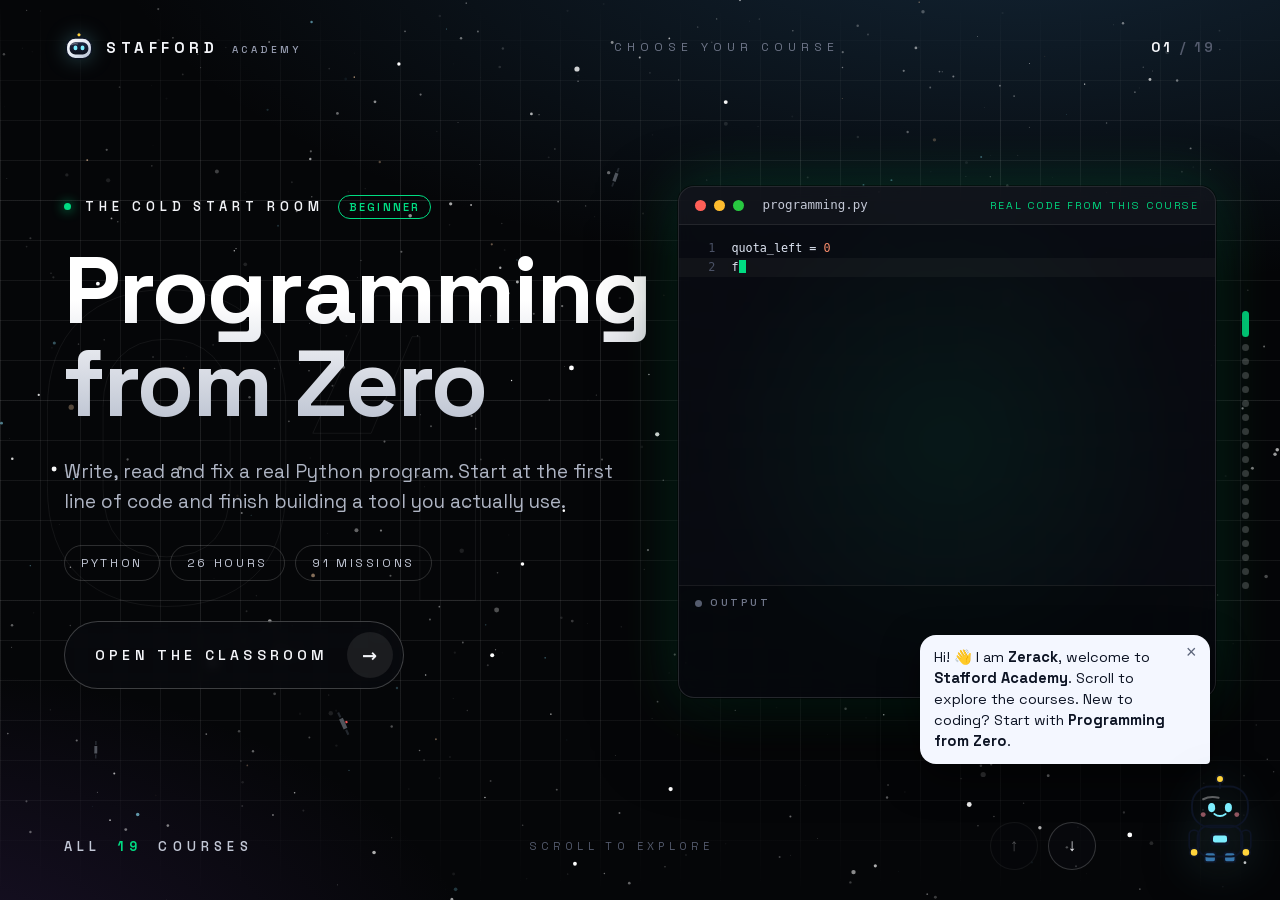
==== index.html @ 867e3b58 "Add AI for Developers course and teach Zerack every course topic AI for Developers is a new beginner" ====
<!doctype html>
<html lang="en"><head><meta charset="utf-8"><meta name="viewport" content="width=device-width,initial-scale=1">
<title>Stafford Academy</title>
<link rel="stylesheet" href="academy/mascot.css">
<style>
@font-face{font-family:"SpaceGrotesk";src:url(academy/fonts/SpaceGrotesk.woff2) format("woff2");font-weight:300 800;font-display:swap}
:root{--bg:#050608;--ink:#f3f4f8;--muted:#9aa0b4;--gold:#ffd43b;--sk-font:"SpaceGrotesk",system-ui,sans-serif;--sk-display:"SpaceGrotesk",system-ui,sans-serif;color-scheme:dark}
*{box-sizing:border-box}
html,body{margin:0;height:100%;overflow:hidden}
body{background:var(--bg);color:var(--ink);font-family:var(--sk-font)}
@keyframes enter{to{opacity:1;transform:none}}

/* Background: gradient glow, faint grid and the animated star canvas */
.sky{position:fixed;inset:0;z-index:0;pointer-events:none;overflow:hidden;background:radial-gradient(120% 70% at 80% -10%,rgba(55,118,171,.28),transparent 60%),radial-gradient(80% 60% at -10% 110%,rgba(106,63,168,.22),transparent 60%),var(--bg)}
.sky::before{content:"";position:absolute;inset:0;background-image:linear-gradient(rgba(245,245,245,.07) 1px,transparent 1px),linear-gradient(90deg,rgba(245,245,245,.07) 1px,transparent 1px),linear-gradient(rgba(245,245,245,.04) 1px,transparent 1px),linear-gradient(90deg,rgba(245,245,245,.04) 1px,transparent 1px);background-size:40px 40px,40px 40px,200px 200px,200px 200px;-webkit-mask-image:linear-gradient(transparent 0,#000 16%,#000 74%,transparent 100%);mask-image:linear-gradient(transparent 0,#000 16%,#000 74%,transparent 100%)}
.sky canvas{position:absolute;inset:0;width:100%;height:100%;display:block}

.brand{font:700 15px/1 var(--sk-display);letter-spacing:.3em;display:flex;align-items:center;gap:12px}
.brand img{width:30px;height:30px;flex:none;filter:drop-shadow(0 0 10px rgba(125,238,255,.25))}
.brand small{font:500 10px/1 var(--sk-font);letter-spacing:.34em;color:var(--muted);margin-left:14px}

/* The scene: one course per screen, scroll to move between them */
.scene{--c:#7deeff;position:fixed;inset:0;z-index:1;display:flex;flex-direction:column;padding:0 clamp(16px,5vw,64px);overflow:hidden}
.scene-top{display:flex;align-items:center;justify-content:space-between;gap:16px;padding:clamp(16px,4vh,32px) 0 0}
.scene-center{font-size:12px;letter-spacing:.42em;color:#6f7689}
.scene-count{font:600 14px/1 var(--sk-font);letter-spacing:.2em;color:#555c6e}
.scene-count b{color:var(--ink)}
.scene-ghost{position:absolute;left:clamp(0px,2vw,30px);top:50%;transform:translateY(-50%);font:700 min(34vw,70vh)/1 var(--sk-display);color:transparent;-webkit-text-stroke:1px rgba(255,255,255,.06);pointer-events:none;user-select:none}
.scene-body{flex:1;min-height:0;display:grid;grid-template-columns:1.2fr .8fr;align-items:center;gap:24px;padding:2vh 0}
.scene-text{max-width:680px}
.scene-text.leaving{opacity:0;transform:translateY(-60px);transition:opacity .3s,transform .3s cubic-bezier(.5,0,.8,.4)}
.scene-text.leaving-down{opacity:0;transform:translateY(60px);transition:opacity .3s,transform .3s cubic-bezier(.5,0,.8,.4)}
.scene-text.entering>*{opacity:0;transform:translateY(22px);animation:enter .7s cubic-bezier(.2,.9,.3,1) forwards}
.scene-text.entering-up>*{opacity:0;transform:translateY(-22px);animation:enter .7s cubic-bezier(.2,.9,.3,1) forwards}
.scene-text>*:nth-child(2){animation-delay:.07s}.scene-text>*:nth-child(3){animation-delay:.14s}.scene-text>*:nth-child(4){animation-delay:.21s}.scene-text>*:nth-child(5){animation-delay:.28s}
.scene-eyebrow{display:flex;align-items:center;gap:14px;margin:0 0 clamp(12px,3vh,26px);font-size:13px;font-weight:600;letter-spacing:.38em;text-transform:uppercase}
.scene-eyebrow i{width:7px;height:7px;border-radius:50%;background:var(--c);box-shadow:0 0 12px var(--c);animation:pulse 1.6s ease-in-out infinite}
@keyframes pulse{50%{opacity:.35}}
.scene-eyebrow em{font-style:normal;font-size:11px;letter-spacing:.2em;color:var(--c);border:1.5px solid var(--c);border-radius:999px;padding:4px 10px}
.scene h1{margin:0;font:700 clamp(2.2rem,min(7.4vw,11vh),6.2rem)/.98 var(--sk-display);letter-spacing:-.02em;background:linear-gradient(180deg,#fff 30%,#b9c0cf);-webkit-background-clip:text;background-clip:text;color:transparent}
.scene-summary{color:#aeb4c3;font-size:clamp(.95rem,min(1.6vw,2.2vh),1.2rem);line-height:1.6;margin:clamp(12px,3vh,26px) 0 0;max-width:560px;display:-webkit-box;-webkit-line-clamp:4;-webkit-box-orient:vertical;overflow:hidden}
.scene-tags{display:flex;flex-wrap:wrap;gap:10px;margin-top:clamp(14px,3vh,28px)}
.scene-tags span{font-size:12px;letter-spacing:.22em;text-transform:uppercase;color:#c3c8d6;border:1px solid rgba(255,255,255,.16);border-radius:999px;padding:9px 16px}
.scene-cta{display:inline-flex;align-items:center;gap:18px;margin-top:clamp(16px,4.5vh,40px);padding:10px 10px 10px 30px;border:1px solid rgba(255,255,255,.22);border-radius:999px;color:var(--ink);text-decoration:none;font-size:14px;font-weight:600;letter-spacing:.3em;background:rgba(10,12,18,.55);backdrop-filter:blur(6px);transition:border-color .2s}
.scene-cta span{width:46px;height:46px;border-radius:50%;display:grid;place-items:center;background:rgba(255,255,255,.08);letter-spacing:0;font-size:18px;transition:transform .2s,background .2s}
.scene-cta:hover{border-color:var(--c)}
.scene-cta:hover span{transform:translateX(4px);background:var(--c);color:#0b0d12}
.scene-foot{display:flex;align-items:center;justify-content:space-between;gap:16px;padding:0 120px clamp(16px,4vh,30px) 0}
.scene-all{font-size:13px;font-weight:600;letter-spacing:.4em;color:#c3c8d6}
.scene-all b{color:var(--c);margin:0 8px}
.scene-hint{font-size:11px;letter-spacing:.4em;color:#555c6e}
.scene-nav{display:flex;align-items:center;gap:10px}
.scene-btn{width:48px;height:48px;border-radius:50%;border:1px solid rgba(255,255,255,.18);background:rgba(10,12,18,.55);color:var(--ink);font-size:17px;cursor:pointer;display:grid;place-items:center;transition:border-color .2s,opacity .2s}
.scene-btn:hover{border-color:var(--c)}
.scene-btn:disabled{opacity:.3;cursor:default}
.scene-btn.down{animation:nudge 2.2s ease-in-out infinite}
@keyframes nudge{50%{transform:translateY(5px)}}
.scene-dots{position:absolute;right:clamp(12px,2.4vw,34px);top:50%;transform:translateY(-50%);display:flex;flex-direction:column;gap:7px}
.scene-dots button{width:7px;height:7px;padding:0;border-radius:999px;border:0;background:rgba(255,255,255,.22);cursor:pointer;transition:height .3s,background .3s}
.scene-dots button.on{height:26px;background:var(--c)}

/* Live code window: types a real snippet from the course, then shows what it prints */
.stage{position:relative;justify-self:center;width:min(560px,42vw);display:grid;place-items:center}
.code-window{position:relative;z-index:1;width:100%;background:rgba(9,12,20,.78);border:1px solid rgba(255,255,255,.12);border-radius:16px;box-shadow:0 30px 80px rgba(0,0,0,.6),0 0 0 1px rgba(0,0,0,.4),0 0 60px color-mix(in srgb,var(--c) 22%,transparent);backdrop-filter:blur(10px);-webkit-backdrop-filter:blur(10px);overflow:hidden;animation:rise 1s .25s both,hover 7s ease-in-out 1.3s infinite;transition:box-shadow .8s}
@keyframes rise{from{opacity:0;transform:translateY(24px)}}
@keyframes hover{0%,100%{transform:translateY(0) rotate(-.4deg)}50%{transform:translateY(-10px) rotate(.4deg)}}
.cw-bar{display:flex;align-items:center;gap:8px;padding:12px 16px;border-bottom:1px solid rgba(255,255,255,.08);background:rgba(255,255,255,.03)}
.cw-bar i{width:11px;height:11px;border-radius:50%;background:#ff5f57}.cw-bar i:nth-child(2){background:#febc2e}.cw-bar i:nth-child(3){background:#28c840}
.cw-bar span{margin-left:10px;font:500 12.5px/1 ui-monospace,Menlo,monospace;color:#c3c8d6}
.cw-bar em{margin-left:auto;font-style:normal;font-size:10.5px;letter-spacing:.18em;text-transform:uppercase;color:var(--c)}
.cw-code{margin:0;padding:14px 0;height:min(44vh,360px);overflow:hidden;font:clamp(10.5px,.92vw,13px)/1.62 ui-monospace,"SF Mono",Menlo,monospace;color:#dfe6f3;counter-reset:ln}
.cw-line{display:block;padding:0 16px 0 52px;position:relative;white-space:pre;min-height:1.62em}
.cw-line::before{counter-increment:ln;content:counter(ln);position:absolute;left:0;width:36px;text-align:right;color:#4a5165}
.cw-line.active{background:rgba(255,255,255,.035)}
.cw-caret{display:inline-block;width:.6em;height:1.1em;vertical-align:-.18em;background:var(--c);animation:blink 1s steps(1) infinite}
@keyframes blink{50%{opacity:0}}
.tk-kw{color:#c792ea}.tk-str{color:#c3e88d}.tk-num{color:#f78c6c}.tk-com{color:#5f6b86;font-style:italic}.tk-fn{color:#82aaff}.tk-bi{color:#ffcb6b}
.cw-console{border-top:1px solid rgba(255,255,255,.08);padding:12px 16px 14px;background:rgba(0,0,0,.28);min-height:112px}
.cw-console b{display:flex;align-items:center;gap:8px;font:600 10.5px/1 var(--sk-font);letter-spacing:.24em;color:#6f7689;margin-bottom:8px}
.cw-console b::before{content:"";width:7px;height:7px;border-radius:50%;background:#555c6e;transition:background .3s,box-shadow .3s}
.cw-console.ran b::before{background:#28c840;box-shadow:0 0 10px #28c840}
.cw-output{margin:0;font:12.5px/1.6 ui-monospace,Menlo,monospace;color:#9ff0c4;white-space:pre;overflow:hidden}
.cw-output span{display:block;opacity:0;transform:translateX(-6px);animation:enter .35s forwards}

/* Soft glow in the course color behind the window */
.stage::before{content:"";position:absolute;inset:-18% -14%;z-index:0;background:radial-gradient(closest-side,color-mix(in srgb,var(--c) 30%,transparent),transparent 72%);filter:blur(10px);transition:background .8s;animation:breathe 6s ease-in-out infinite}
@keyframes breathe{50%{opacity:.6;transform:scale(.94)}}
.stage.changing .code-window{animation:swap .6s ease,hover 7s ease-in-out .6s infinite}
@keyframes swap{40%{transform:scale(.96) translateY(8px);opacity:.6}}

@media (max-width:760px){.scene-center,.scene-dots,.scene-hint,.stage{display:none}.scene-body{grid-template-columns:1fr;align-content:center}.scene-foot{padding-right:84px}.scene-all{letter-spacing:.2em}}
@media (prefers-reduced-motion:reduce){.code-window,.cw-output span,.scene-text.entering>*,.scene-text.entering-up>*{animation:none;opacity:1;transform:none}.cw-caret{animation:none}.stage::before,.scene-btn.down,.scene-eyebrow i{animation:none}}
</style></head><body>
<div class="sky" aria-hidden="true"><canvas id="stars"></canvas></div>

<main class="scene" id="scene" aria-roledescription="carousel" aria-label="Courses">
  <div class="scene-top">
    <span class="brand"><img src="icons/logo.svg" alt="" width="30" height="30"><span>STAFFORD<small>ACADEMY</small></span></span>
    <span class="scene-center">CHOOSE YOUR COURSE</span>
    <span class="scene-count"><b id="sceneIndex">01</b> / <span id="sceneTotal">19</span></span>
  </div>
  <div class="scene-ghost" id="sceneGhost" aria-hidden="true">01</div>
  <div class="scene-body">
    <div class="scene-text" id="sceneText" aria-live="polite">
      <p class="scene-eyebrow"><i></i><span id="sceneWorld">THE COLD START ROOM</span><em id="sceneLevel">BEGINNER</em></p>
      <h1 id="sceneTitle">Programming from Zero</h1>
      <p class="scene-summary" id="sceneSummary">Write, read and fix a real Python program. Start at the first line of code and finish building a tool you actually use.</p>
      <div class="scene-tags" id="sceneTags"></div>
      <a class="scene-cta" id="sceneCta" href="academy/course.html?c=programming">OPEN THE CLASSROOM <span aria-hidden="true">→</span></a>
    </div>
    <div class="stage" id="stage" aria-hidden="true">
      <div class="code-window">
        <div class="cw-bar"><i></i><i></i><i></i><span id="cwFile">mission.py</span><em>real code from this course</em></div>
        <pre class="cw-code" id="cwCode"></pre>
        <div class="cw-console" id="cwConsole"><b>OUTPUT</b><pre class="cw-output" id="cwOutput"></pre></div>
      </div>
    </div>
  </div>
  <div class="scene-foot">
    <span class="scene-all">ALL <b id="sceneAll">19</b> COURSES</span>
    <span class="scene-hint">SCROLL TO EXPLORE</span>
    <div class="scene-nav">
      <button type="button" class="scene-btn" id="prevBtn" aria-label="Previous course">↑</button>
      <button type="button" class="scene-btn down" id="nextBtn" aria-label="Next course">↓</button>
    </div>
  </div>
  <nav class="scene-dots" id="sceneDots" aria-label="Jump to a course"></nav>
</main>

<script src="academy/common.js"></script>
<script src="academy/mascot.js"></script>
<script src="academy/home.js"></script>
</body></html>
---- academy/mascot.css ----
/* Zerack: the mascot that flies in, and the helper in the bottom right corner. */
.mc-root { position: fixed; right: 18px; bottom: 14px; z-index: 100000; display: flex; flex-direction: column; align-items: flex-end; gap: 10px; pointer-events: none; font-family: var(--sk-font, "Space Grotesk", system-ui, sans-serif); }
.mc-root > * { pointer-events: auto; }

.mc-bot { position: relative; width: 84px; height: 112px; padding: 0; border: 0; background: none; cursor: pointer; transform: translateY(160%); filter: drop-shadow(0 12px 22px rgba(0,0,0,.55)) drop-shadow(0 0 18px rgba(125,238,255,.18)); }
.mc-bot:focus-visible { outline: 2px solid #7deeff; outline-offset: 4px; border-radius: 18px; }
.mc-bot .mc-svg { width: 100%; height: 100%; display: block; overflow: visible; }
.mc-bot.is-arriving { animation: mc-arrive 1.15s cubic-bezier(.2,.9,.25,1.15) forwards, mc-float 3.2s ease-in-out 1.15s infinite; }
.mc-bot:hover .mc-svg { transform: translateY(-3px) rotate(-3deg); transition: transform .2s ease; }

@keyframes mc-arrive {
  0% { transform: translateY(160%) rotate(-8deg); }
  60% { transform: translateY(-14%) rotate(4deg); }
  80% { transform: translateY(4%) rotate(-2deg); }
  100% { transform: translateY(0) rotate(0); }
}
@keyframes mc-float { 0%, 100% { transform: translateY(0); } 50% { transform: translateY(-7px); } }

.mc-flame { transform-box: fill-box; transform-origin: 50% 0; animation: mc-flicker .16s ease-in-out infinite alternate; }
.mc-bot.is-arriving .mc-flame { animation: mc-flicker .16s ease-in-out infinite alternate, mc-flame-burst 1.2s ease-out; }
@keyframes mc-flicker { from { transform: scaleY(.75); opacity: .8; } to { transform: scaleY(1.05); opacity: 1; } }
@keyframes mc-flame-burst { 0%, 55% { transform: scaleY(1.9); } 100% { transform: scaleY(1); } }

.mc-eyes { transform-box: fill-box; transform-origin: center; animation: mc-blink 4.6s infinite; }
@keyframes mc-blink { 0%, 92%, 100% { transform: scaleY(1); } 95% { transform: scaleY(.1); } }
.mc-antenna { animation: mc-antenna-glow 1.8s ease-in-out infinite; }
@keyframes mc-antenna-glow { 0%, 100% { fill: #ffd43b; } 50% { fill: #fff3b0; } }
.mc-chest { animation: mc-chest-glow 2.4s ease-in-out infinite; }
@keyframes mc-chest-glow { 0%, 100% { opacity: 1; } 50% { opacity: .45; } }

.mc-arm-r { transform-box: fill-box; transform-origin: 50% 8%; }
.is-waving .mc-arm-r { animation: mc-wave .55s ease-in-out 4 alternate; }
@keyframes mc-wave { from { transform: rotate(-150deg); } to { transform: rotate(-110deg); } }

.mc-root.is-jumping .mc-svg { animation: mc-jump .6s cubic-bezier(.3,1.6,.5,1); }
@keyframes mc-jump { 0% { transform: translateY(0); } 40% { transform: translateY(-26px) rotate(-6deg); } 100% { transform: translateY(0); } }

/* Speech bubble */
.mc-bubble { position: relative; max-width: min(290px, calc(100vw - 40px)); background: #f4f7ff; color: #0d1424; border-radius: 16px 16px 4px 16px; padding: 12px 34px 12px 14px; font-size: 14.5px; line-height: 1.45; box-shadow: 0 14px 36px rgba(0,0,0,.5); margin-right: 52px; cursor: pointer; }
.mc-bubble[hidden] { display: none; }
.mc-bubble.is-in { animation: mc-pop .35s cubic-bezier(.2,.9,.3,1.3); }
@keyframes mc-pop { from { transform: translateY(10px) scale(.85); opacity: 0; } to { transform: none; opacity: 1; } }
.mc-bubble p { margin: 0; }
.mc-bubble p + p { margin-top: 6px; }
.mc-bubble code { background: #dfe6f5; border-radius: 4px; padding: 0 4px; font-size: .92em; }
.mc-bubble-x { position: absolute; top: 6px; right: 8px; width: 22px; height: 22px; border: 0; background: none; color: #5b6479; font-size: 18px; line-height: 1; cursor: pointer; border-radius: 6px; }
.mc-bubble-x:hover { background: #e3e8f4; color: #0d1424; }
.mc-bubble-b { margin-top: 9px; border: 0; background: #3776ab; color: #fff; font: 600 13px/1 inherit; font-family: inherit; padding: 8px 12px; border-radius: 999px; cursor: pointer; }
.mc-bubble-b:hover { background: #2b5f8c; }

/* Helper panel */
.mc-panel { width: min(370px, calc(100vw - 36px)); max-height: min(540px, calc(100vh - 160px)); display: flex; flex-direction: column; background: #0f1420; color: #eaf1fb; border: 1px solid rgba(255,255,255,.13); border-radius: 16px; box-shadow: 0 24px 60px rgba(0,0,0,.6); overflow: hidden; animation: mc-pop .3s cubic-bezier(.2,.9,.3,1.2); }
.mc-panel[hidden] { display: none; }
.mc-head { display: flex; align-items: center; gap: 10px; padding: 10px 12px; border-bottom: 1px solid rgba(255,255,255,.09); background: rgba(255,255,255,.025); }
.mc-face { width: 34px; height: 34px; flex: none; overflow: hidden; border-radius: 10px; background: #1a2238; display: grid; place-items: start center; }
.mc-face .mc-svg { width: 46px; height: 62px; margin-top: -2px; }
.mc-face .mc-flame, .mc-face .mc-arm-l, .mc-face .mc-arm-r { display: none; }
.mc-name { display: grid; gap: 2px; margin-right: auto; }
.mc-name b { font: 700 15px/1 var(--sk-display, inherit); }
.mc-name small { font-size: 11.5px; color: #8b93a7; }
.mc-icon { width: 30px; height: 30px; border: 0; background: none; color: #8b93a7; font-size: 19px; line-height: 1; cursor: pointer; border-radius: 8px; }
.mc-icon:hover { background: rgba(255,255,255,.07); color: #eaf1fb; }
.mc-body { flex: 1; overflow-y: auto; padding: 14px 12px 6px; display: flex; flex-direction: column; gap: 10px; min-height: 120px; }
.mc-msg { max-width: 92%; padding: 10px 12px; border-radius: 14px; font-size: 14px; line-height: 1.5; }
.mc-msg p { margin: 0; }
.mc-msg p + p, .mc-msg pre { margin-top: 8px; }
.mc-msg code { background: rgba(125,238,255,.1); color: #bff5ff; border-radius: 4px; padding: 0 4px; font-size: .92em; }
.mc-msg pre { background: #070a12; border: 1px solid rgba(255,255,255,.08); border-radius: 8px; padding: 8px 10px; overflow-x: auto; }
.mc-msg pre code { background: none; padding: 0; color: #d8e6ff; }
.mc-from-mascot { align-self: flex-start; background: #182036; border-bottom-left-radius: 4px; }
.mc-from-me { align-self: flex-end; background: #3776ab; color: #fff; border-bottom-right-radius: 4px; }
.mc-chips { display: flex; flex-wrap: wrap; gap: 6px; padding: 8px 12px 0; }
.mc-chip { border: 1px solid rgba(125,238,255,.3); background: rgba(125,238,255,.06); color: #bff5ff; font: 500 12.5px/1 inherit; font-family: inherit; padding: 7px 10px; border-radius: 999px; cursor: pointer; }
.mc-chip:hover { background: rgba(125,238,255,.14); }
.mc-form { display: flex; gap: 8px; padding: 10px 12px 12px; }
.mc-input { flex: 1; min-width: 0; background: #070a12; color: #eaf1fb; border: 1px solid rgba(255,255,255,.14); border-radius: 10px; padding: 9px 11px; font: 14px/1.2 inherit; font-family: inherit; }
.mc-input:focus { outline: none; border-color: #7deeff; }
.mc-send { border: 0; background: #ffd43b; color: #0d1424; font: 700 13.5px/1 inherit; font-family: inherit; padding: 0 14px; border-radius: 10px; cursor: pointer; }
.mc-send:hover { background: #ffe27a; }

@media (max-width: 560px) {
  .mc-root { right: 10px; bottom: 8px; }
  .mc-bot { width: 64px; height: 86px; }
  .mc-bubble { margin-right: 36px; font-size: 14px; }
}

@media (prefers-reduced-motion: reduce) {
  .mc-bot, .mc-bot.is-arriving { animation: none; transform: none; }
  .mc-flame, .mc-eyes, .mc-antenna, .mc-chest, .is-waving .mc-arm-r, .mc-root.is-jumping .mc-svg, .mc-bubble.is-in, .mc-panel { animation: none; }
}

/* "Connect AI": the button inside a chat answer and the key screen */
.mc-connect { display: inline-flex; align-items: center; gap: 8px; margin-top: 10px; border: 0; background: #ffd43b; color: #0d1424; font: 700 13px/1 inherit; font-family: inherit; padding: 9px 14px; border-radius: 999px; cursor: pointer; }
.mc-connect::before { content: "✦"; }
.mc-connect:hover { background: #ffe27a; }
.mc-gear.is-on { background: rgba(125,238,255,.12); color: #7deeff; }
.mc-settings { flex: 1; overflow-y: auto; padding: 14px 14px 16px; display: flex; flex-direction: column; gap: 10px; font-size: 14px; line-height: 1.5; }
.mc-settings[hidden] { display: none; }
.mc-settings h3 { margin: 0; font: 700 17px/1.2 var(--sk-display, inherit); }
.mc-settings p { margin: 0; }
.mc-state { color: #bff5ff; background: rgba(125,238,255,.07); border: 1px solid rgba(125,238,255,.2); border-radius: 10px; padding: 9px 11px; }
.mc-help { color: #c3c8d6; }
.mc-help p + p { margin-top: 8px; }
.mc-link { color: #7deeff; font-weight: 600; text-decoration: none; }
.mc-link:hover { text-decoration: underline; }
.mc-key-form { padding: 0; }
.mc-note { min-height: 1.4em; font-size: 13px; color: #9ff0c4; }
.mc-note.is-error { color: #ff8fa3; }
.mc-settings-row { display: flex; flex-wrap: wrap; gap: 8px; margin-top: 2px; }
.mc-danger { border-color: rgba(255,90,110,.4); background: rgba(255,90,110,.08); color: #ffb3bf; }
.mc-danger:hover { background: rgba(255,90,110,.16); }
.mc-body[hidden], .mc-chips[hidden], .mc-form[hidden] { display: none; }
.mc-open { background: #7deeff; text-decoration: none; }
.mc-open::before { content: none; }
.mc-open:hover { background: #b5f5ff; }
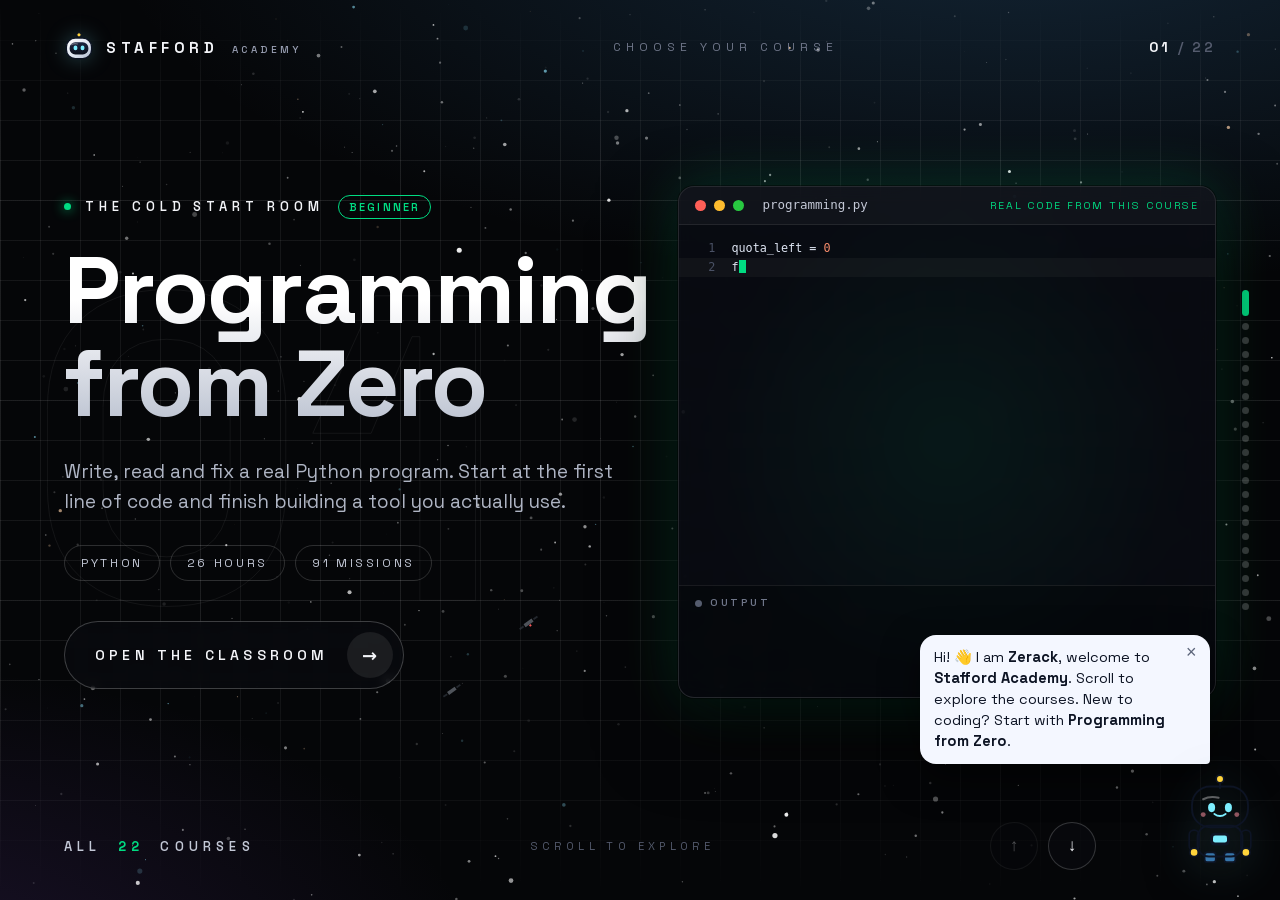
==== commit 3e763049: "Add Learn AI, Electronics Basics and Robotics Basics, with missions that need no code Three new begi" ====
--- a/index.html
+++ b/index.html
@@ -82,6 +82,58 @@
 .cw-output{margin:0;font:12.5px/1.6 ui-monospace,Menlo,monospace;color:#9ff0c4;white-space:pre;overflow:hidden}
 .cw-output span{display:block;opacity:0;transform:translateX(-6px);animation:enter .35s forwards}
 
+/* Course figures: animated line art from academy/art/<course>.svg, colored by classes */
+.figure{position:relative;z-index:1;width:min(440px,100%);aspect-ratio:1;animation:rise 1s .25s both,hover 7s ease-in-out 1.3s infinite}
+.figure[hidden]{display:none}
+.figure svg{width:100%;height:100%;display:block;overflow:visible}
+.figure *{stroke-linecap:round;stroke-linejoin:round}
+.figure .s-line{stroke:#dfe6f3;fill:none}
+.figure .s-dim{stroke:rgba(223,230,243,.35);fill:none}
+.figure .s-acc{stroke:var(--c);fill:none}
+.figure .s-gold{stroke:#ffd43b;fill:none}
+.figure .f-acc{fill:var(--c)}
+.figure .f-soft{fill:color-mix(in srgb,var(--c) 22%,transparent)}
+.figure .f-panel{fill:#0f1420}
+.figure .f-ink{fill:#dfe6f3}
+.figure .f-dim{fill:rgba(223,230,243,.35)}
+.figure .f-gold{fill:#ffd43b}
+.figure .f-blue{fill:#3776ab}
+.figure .f-red{fill:#ff5a6e}
+.figure .t-label{fill:#9aa0b4;font:600 13px ui-monospace,Menlo,monospace}
+.figure [class*="a-"]{transform-box:fill-box;transform-origin:center}
+.figure .a-spin{animation:f-spin 12s linear infinite}
+.figure .a-spin-fast{animation:f-spin 1.2s linear infinite}
+.figure .a-float{animation:f-float 4s ease-in-out infinite}
+.figure .a-pulse{animation:f-pulse 2s ease-in-out infinite}
+.figure .a-blink{animation:f-blink 1.6s steps(1) infinite}
+.figure .a-dash{stroke-dasharray:8 10;animation:f-dash 1.4s linear infinite}
+.figure .a-draw{stroke-dasharray:1200;stroke-dashoffset:1200;animation:f-draw 2.4s ease-out forwards}
+.figure .a-swing{transform-origin:top center;animation:f-swing 3s ease-in-out infinite}
+.figure .a-slide{animation:f-slide 5s ease-in-out infinite}
+.figure .d1{animation-delay:.4s}.figure .d2{animation-delay:.8s}.figure .d3{animation-delay:1.2s}.figure .d4{animation-delay:1.6s}
+@keyframes f-spin{to{transform:rotate(360deg)}}
+@keyframes f-float{50%{transform:translateY(-8px)}}
+@keyframes f-pulse{50%{opacity:.35}}
+@keyframes f-blink{50%{opacity:0}}
+@keyframes f-dash{to{stroke-dashoffset:-36}}
+@keyframes f-draw{to{stroke-dashoffset:0}}
+@keyframes f-swing{0%,100%{transform:rotate(-10deg)}50%{transform:rotate(10deg)}}
+@keyframes f-slide{0%,100%{transform:translateX(-14px)}50%{transform:translateX(14px)}}
+.stage.changing .figure{animation:swap .6s ease,hover 7s ease-in-out .6s infinite}
+.code-window[hidden]{display:none}
+
+/* Space touch around every figure: a faint orbit with a small rocket going round, and twinkling stars */
+.orbit{position:absolute;z-index:2;inset:-4% -8%;pointer-events:none}
+.orbit[hidden]{display:none}
+.orbit svg{width:100%;height:100%;overflow:visible}
+.orbit .ring{fill:none;stroke:rgba(223,230,243,.14);stroke-width:1.5;stroke-dasharray:3 9}
+.orbit .rocket{offset-path:path("M 250 40 A 230 92 -14 1 1 249.9 40 Z");offset-rotate:auto 90deg;animation:orbit-go 16s linear infinite}
+.orbit .star{fill:#fff;animation:twinkle 2.6s ease-in-out infinite}
+.orbit .star:nth-of-type(2){animation-delay:.9s}.orbit .star:nth-of-type(3){animation-delay:1.7s}.orbit .star:nth-of-type(4){animation-delay:.4s}
+@keyframes orbit-go{from{offset-distance:0%}to{offset-distance:100%}}
+@keyframes twinkle{50%{opacity:.15;transform:scale(.6)}}
+.orbit .star{transform-box:fill-box;transform-origin:center}
+
 /* Soft glow in the course color behind the window */
 .stage::before{content:"";position:absolute;inset:-18% -14%;z-index:0;background:radial-gradient(closest-side,color-mix(in srgb,var(--c) 30%,transparent),transparent 72%);filter:blur(10px);transition:background .8s;animation:breathe 6s ease-in-out infinite}
 @keyframes breathe{50%{opacity:.6;transform:scale(.94)}}
@@ -89,7 +141,7 @@
 @keyframes swap{40%{transform:scale(.96) translateY(8px);opacity:.6}}
 
 @media (max-width:760px){.scene-center,.scene-dots,.scene-hint,.stage{display:none}.scene-body{grid-template-columns:1fr;align-content:center}.scene-foot{padding-right:84px}.scene-all{letter-spacing:.2em}}
-@media (prefers-reduced-motion:reduce){.code-window,.cw-output span,.scene-text.entering>*,.scene-text.entering-up>*{animation:none;opacity:1;transform:none}.cw-caret{animation:none}.stage::before,.scene-btn.down,.scene-eyebrow i{animation:none}}
+@media (prefers-reduced-motion:reduce){.code-window,.figure,.cw-output span,.scene-text.entering>*,.scene-text.entering-up>*{animation:none;opacity:1;transform:none}.cw-caret{animation:none}.stage::before,.scene-btn.down,.scene-eyebrow i{animation:none}.figure [class*="a-"],.orbit .rocket,.orbit .star{animation:none}.figure .a-draw{stroke-dashoffset:0}}
 </style></head><body>
 <div class="sky" aria-hidden="true"><canvas id="stars"></canvas></div>
 
@@ -97,7 +149,7 @@
   <div class="scene-top">
     <span class="brand"><img src="icons/logo.svg" alt="" width="30" height="30"><span>STAFFORD<small>ACADEMY</small></span></span>
     <span class="scene-center">CHOOSE YOUR COURSE</span>
-    <span class="scene-count"><b id="sceneIndex">01</b> / <span id="sceneTotal">19</span></span>
+    <span class="scene-count"><b id="sceneIndex">01</b> / <span id="sceneTotal">22</span></span>
   </div>
   <div class="scene-ghost" id="sceneGhost" aria-hidden="true">01</div>
   <div class="scene-body">
@@ -109,7 +161,21 @@
       <a class="scene-cta" id="sceneCta" href="academy/course.html?c=programming">OPEN THE CLASSROOM <span aria-hidden="true">→</span></a>
     </div>
     <div class="stage" id="stage" aria-hidden="true">
-      <div class="code-window">
+      <div class="figure" id="figure" hidden></div>
+      <div class="orbit" id="orbit" hidden aria-hidden="true">
+        <svg viewBox="0 0 500 500">
+          <ellipse class="ring" cx="250" cy="250" rx="230" ry="92" transform="rotate(-14 250 250)"/>
+          <circle class="star" cx="60" cy="90" r="2.2"/><circle class="star" cx="440" cy="120" r="1.8"/><circle class="star" cx="420" cy="430" r="2.4"/><circle class="star" cx="90" cy="400" r="1.6"/>
+          <g class="rocket">
+            <path d="M0 -13 C5 -8 5 3 4 9 L-4 9 C-5 3 -5 -8 0 -13 Z" fill="#eef2fa"/>
+            <path d="M0 -13 C3 -10 4 -8 4.3 -6 L-4.3 -6 C-4 -8 -3 -10 0 -13 Z" fill="var(--c)"/>
+            <path d="M-4 3 L-8 11 L-3.5 9 Z M4 3 L8 11 L3.5 9 Z" fill="var(--c)"/>
+            <circle cx="0" cy="-1" r="2.2" fill="#3776ab"/>
+            <path d="M-3 9 Q0 19 3 9 Z" fill="#ffb347"/>
+          </g>
+        </svg>
+      </div>
+      <div class="code-window" id="codeWindow">
         <div class="cw-bar"><i></i><i></i><i></i><span id="cwFile">mission.py</span><em>real code from this course</em></div>
         <pre class="cw-code" id="cwCode"></pre>
         <div class="cw-console" id="cwConsole"><b>OUTPUT</b><pre class="cw-output" id="cwOutput"></pre></div>
@@ -117,7 +183,7 @@
     </div>
   </div>
   <div class="scene-foot">
-    <span class="scene-all">ALL <b id="sceneAll">19</b> COURSES</span>
+    <span class="scene-all">ALL <b id="sceneAll">22</b> COURSES</span>
     <span class="scene-hint">SCROLL TO EXPLORE</span>
     <div class="scene-nav">
       <button type="button" class="scene-btn" id="prevBtn" aria-label="Previous course">↑</button>
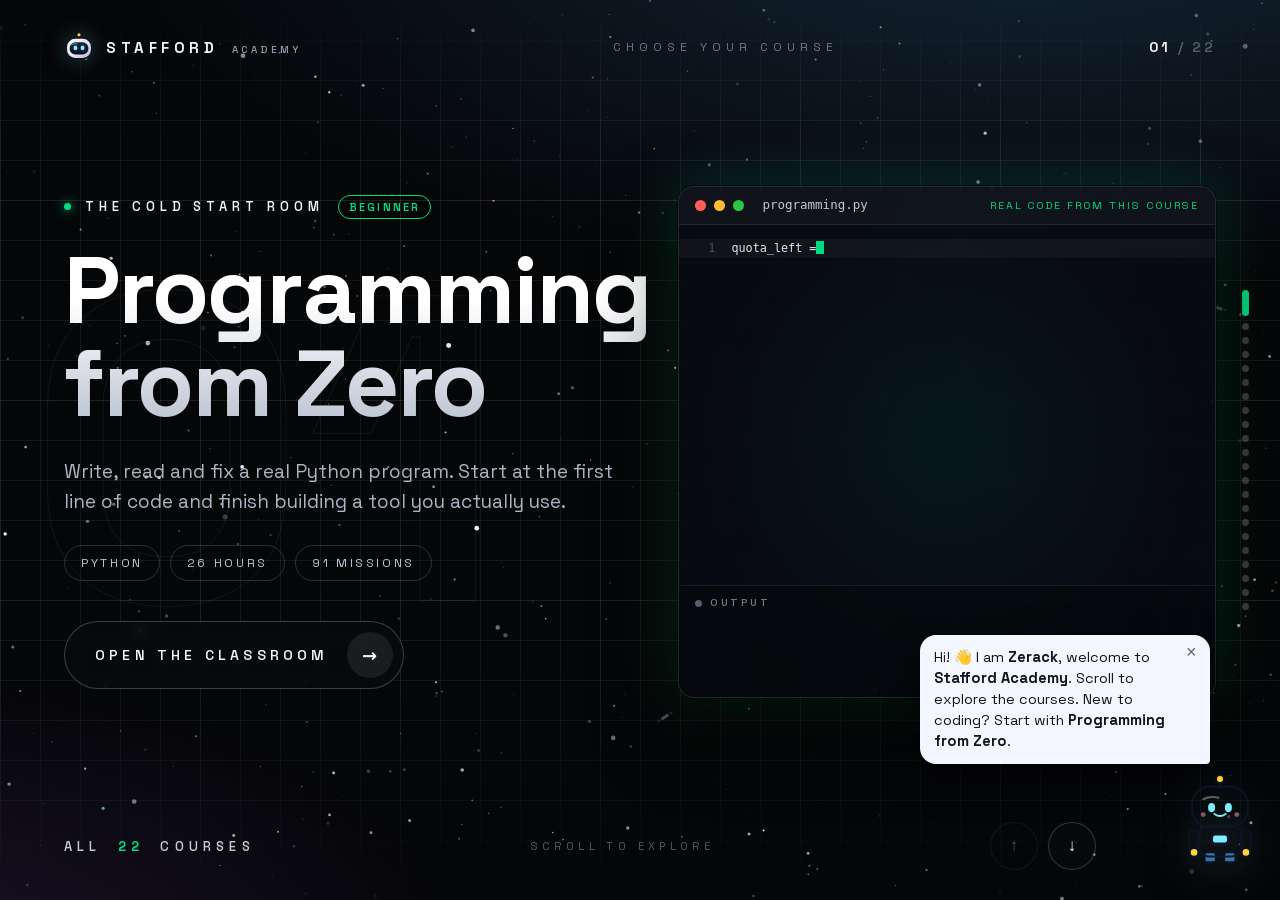
==== commit e07cb0ff: "Give Learn AI a blue accent and show Claude, ChatGPT and Gemini in its figure The figure now shows a" ====
--- a/index.html
+++ b/index.html
@@ -100,6 +100,8 @@
 .figure .f-blue{fill:#3776ab}
 .figure .f-red{fill:#ff5a6e}
 .figure .t-label{fill:#9aa0b4;font:600 13px ui-monospace,Menlo,monospace}
+.figure .s-claude{stroke:#d97757;fill:none}
+.figure .f-gemini{fill:#6f94ff}
 .figure [class*="a-"]{transform-box:fill-box;transform-origin:center}
 .figure .a-spin{animation:f-spin 12s linear infinite}
 .figure .a-spin-fast{animation:f-spin 1.2s linear infinite}
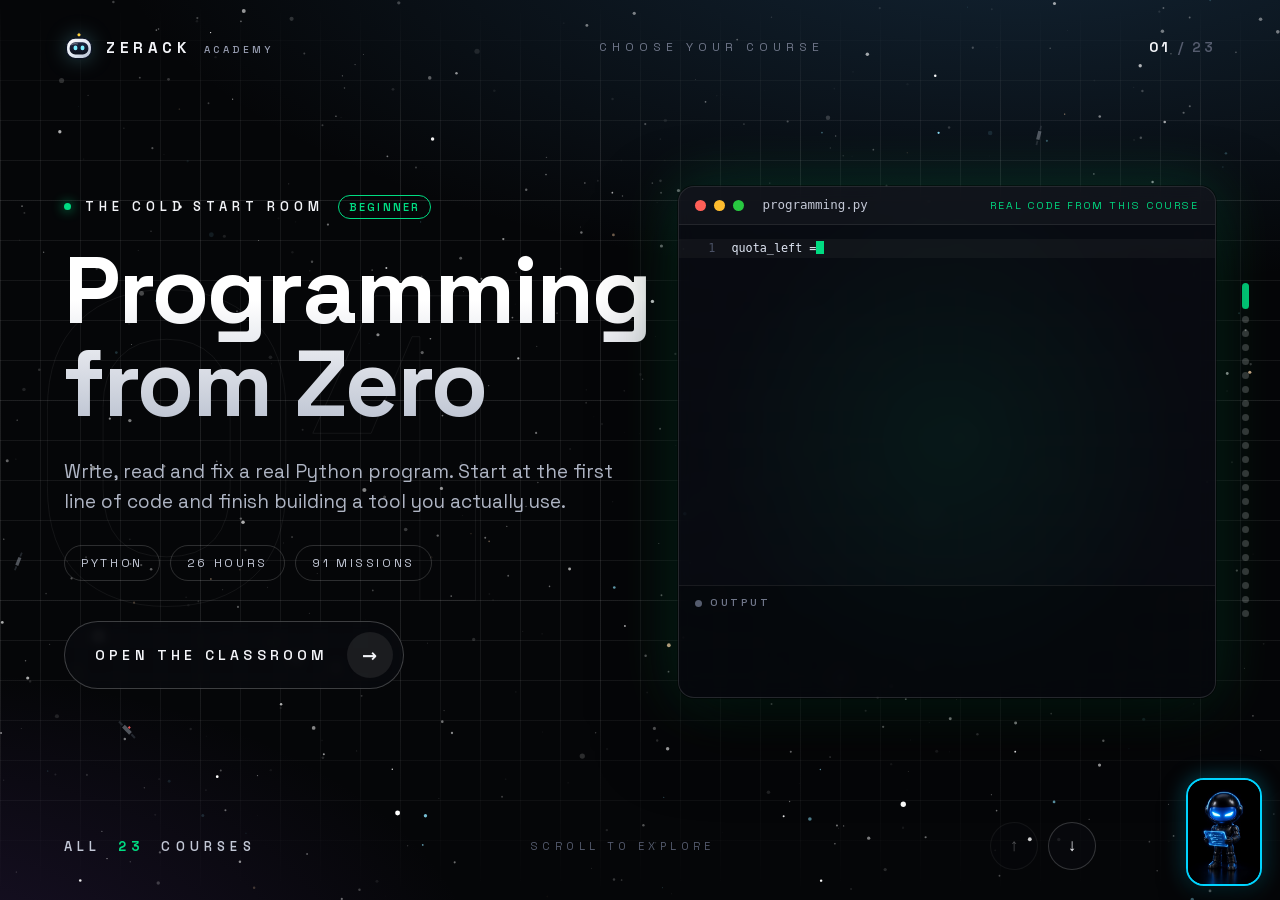
==== commit e6b68d08: "Rename the academy to Zerack Academy and let the cast of characters teach Every course now has a cha" ====
--- a/index.html
+++ b/index.html
@@ -1,6 +1,6 @@
 <!doctype html>
 <html lang="en"><head><meta charset="utf-8"><meta name="viewport" content="width=device-width,initial-scale=1">
-<title>Stafford Academy</title>
+<title>Zerack Academy</title>
 <link rel="stylesheet" href="academy/mascot.css">
 <style>
 @font-face{font-family:"SpaceGrotesk";src:url(academy/fonts/SpaceGrotesk.woff2) format("woff2");font-weight:300 800;font-display:swap}
@@ -149,7 +149,7 @@
 
 <main class="scene" id="scene" aria-roledescription="carousel" aria-label="Courses">
   <div class="scene-top">
-    <span class="brand"><img src="icons/logo.svg" alt="" width="30" height="30"><span>STAFFORD<small>ACADEMY</small></span></span>
+    <span class="brand"><img src="icons/logo.svg" alt="" width="30" height="30"><span>ZERACK<small>ACADEMY</small></span></span>
     <span class="scene-center">CHOOSE YOUR COURSE</span>
     <span class="scene-count"><b id="sceneIndex">01</b> / <span id="sceneTotal">22</span></span>
   </div>
@@ -196,6 +196,7 @@
 </main>
 
 <script src="academy/common.js"></script>
+<script src="academy/cast.js"></script>
 <script src="academy/mascot.js"></script>
 <script src="academy/home.js"></script>
 </body></html>
--- a/academy/mascot.css
+++ b/academy/mascot.css
@@ -1,12 +1,12 @@
-/* Zerack: the mascot that flies in, and the helper in the bottom right corner. */
-.mc-root { position: fixed; right: 18px; bottom: 14px; z-index: 100000; display: flex; flex-direction: column; align-items: flex-end; gap: 10px; pointer-events: none; font-family: var(--sk-font, "Space Grotesk", system-ui, sans-serif); }
+/* The helper in the bottom right corner: the portrait of the course's character and its chat panel. */
+.mc-root { --mc-acc: #7deeff; position: fixed; right: 18px; bottom: 14px; z-index: 100000; display: flex; flex-direction: column; align-items: flex-end; gap: 10px; pointer-events: none; font-family: var(--sk-font, "Space Grotesk", system-ui, sans-serif); }
 .mc-root > * { pointer-events: auto; }
 
-.mc-bot { position: relative; width: 84px; height: 112px; padding: 0; border: 0; background: none; cursor: pointer; transform: translateY(160%); filter: drop-shadow(0 12px 22px rgba(0,0,0,.55)) drop-shadow(0 0 18px rgba(125,238,255,.18)); }
-.mc-bot:focus-visible { outline: 2px solid #7deeff; outline-offset: 4px; border-radius: 18px; }
-.mc-bot .mc-svg { width: 100%; height: 100%; display: block; overflow: visible; }
+.mc-bot { position: relative; width: 76px; height: 108px; padding: 0; border: 2px solid var(--mc-acc); border-radius: 18px; overflow: hidden; background: #05070d; cursor: pointer; transform: translateY(160%); box-shadow: 0 12px 26px rgba(0,0,0,.6), 0 0 22px color-mix(in srgb, var(--mc-acc) 35%, transparent); }
+.mc-bot:focus-visible { outline: 2px solid var(--mc-acc); outline-offset: 4px; }
+.mc-art { width: 100%; height: 100%; display: block; object-fit: cover; object-position: 50% 30%; transition: transform .2s ease; }
 .mc-bot.is-arriving { animation: mc-arrive 1.15s cubic-bezier(.2,.9,.25,1.15) forwards, mc-float 3.2s ease-in-out 1.15s infinite; }
-.mc-bot:hover .mc-svg { transform: translateY(-3px) rotate(-3deg); transition: transform .2s ease; }
+.mc-bot:hover .mc-art { transform: scale(1.06); }
 
 @keyframes mc-arrive {
   0% { transform: translateY(160%) rotate(-8deg); }
@@ -16,24 +16,8 @@
 }
 @keyframes mc-float { 0%, 100% { transform: translateY(0); } 50% { transform: translateY(-7px); } }
 
-.mc-flame { transform-box: fill-box; transform-origin: 50% 0; animation: mc-flicker .16s ease-in-out infinite alternate; }
-.mc-bot.is-arriving .mc-flame { animation: mc-flicker .16s ease-in-out infinite alternate, mc-flame-burst 1.2s ease-out; }
-@keyframes mc-flicker { from { transform: scaleY(.75); opacity: .8; } to { transform: scaleY(1.05); opacity: 1; } }
-@keyframes mc-flame-burst { 0%, 55% { transform: scaleY(1.9); } 100% { transform: scaleY(1); } }
-
-.mc-eyes { transform-box: fill-box; transform-origin: center; animation: mc-blink 4.6s infinite; }
-@keyframes mc-blink { 0%, 92%, 100% { transform: scaleY(1); } 95% { transform: scaleY(.1); } }
-.mc-antenna { animation: mc-antenna-glow 1.8s ease-in-out infinite; }
-@keyframes mc-antenna-glow { 0%, 100% { fill: #ffd43b; } 50% { fill: #fff3b0; } }
-.mc-chest { animation: mc-chest-glow 2.4s ease-in-out infinite; }
-@keyframes mc-chest-glow { 0%, 100% { opacity: 1; } 50% { opacity: .45; } }
-
-.mc-arm-r { transform-box: fill-box; transform-origin: 50% 8%; }
-.is-waving .mc-arm-r { animation: mc-wave .55s ease-in-out 4 alternate; }
-@keyframes mc-wave { from { transform: rotate(-150deg); } to { transform: rotate(-110deg); } }
-
-.mc-root.is-jumping .mc-svg { animation: mc-jump .6s cubic-bezier(.3,1.6,.5,1); }
-@keyframes mc-jump { 0% { transform: translateY(0); } 40% { transform: translateY(-26px) rotate(-6deg); } 100% { transform: translateY(0); } }
+.mc-root.is-jumping .mc-art { animation: mc-jump .6s cubic-bezier(.3,1.6,.5,1); }
+@keyframes mc-jump { 0% { transform: translateY(0); } 40% { transform: translateY(-10px) rotate(-4deg); } 100% { transform: translateY(0); } }
 
 /* Speech bubble */
 .mc-bubble { position: relative; max-width: min(290px, calc(100vw - 40px)); background: #f4f7ff; color: #0d1424; border-radius: 16px 16px 4px 16px; padding: 12px 34px 12px 14px; font-size: 14.5px; line-height: 1.45; box-shadow: 0 14px 36px rgba(0,0,0,.5); margin-right: 52px; cursor: pointer; }
@@ -52,9 +36,9 @@
 .mc-panel { width: min(370px, calc(100vw - 36px)); max-height: min(540px, calc(100vh - 160px)); display: flex; flex-direction: column; background: #0f1420; color: #eaf1fb; border: 1px solid rgba(255,255,255,.13); border-radius: 16px; box-shadow: 0 24px 60px rgba(0,0,0,.6); overflow: hidden; animation: mc-pop .3s cubic-bezier(.2,.9,.3,1.2); }
 .mc-panel[hidden] { display: none; }
 .mc-head { display: flex; align-items: center; gap: 10px; padding: 10px 12px; border-bottom: 1px solid rgba(255,255,255,.09); background: rgba(255,255,255,.025); }
-.mc-face { width: 34px; height: 34px; flex: none; overflow: hidden; border-radius: 10px; background: #1a2238; display: grid; place-items: start center; }
-.mc-face .mc-svg { width: 46px; height: 62px; margin-top: -2px; }
-.mc-face .mc-flame, .mc-face .mc-arm-l, .mc-face .mc-arm-r { display: none; }
+.mc-face { width: 34px; height: 34px; flex: none; border-radius: 10px; background: #05070d; object-fit: cover; object-position: 50% 22%; border: 1.5px solid var(--mc-acc); }
+.mc-panel { border-top: 2px solid var(--mc-acc); }
+.mc-name b { color: var(--mc-acc); }
 .mc-name { display: grid; gap: 2px; margin-right: auto; }
 .mc-name b { font: 700 15px/1 var(--sk-display, inherit); }
 .mc-name small { font-size: 11.5px; color: #8b93a7; }
@@ -80,13 +64,13 @@
 
 @media (max-width: 560px) {
   .mc-root { right: 10px; bottom: 8px; }
-  .mc-bot { width: 64px; height: 86px; }
+  .mc-bot { width: 60px; height: 86px; }
   .mc-bubble { margin-right: 36px; font-size: 14px; }
 }
 
 @media (prefers-reduced-motion: reduce) {
   .mc-bot, .mc-bot.is-arriving { animation: none; transform: none; }
-  .mc-flame, .mc-eyes, .mc-antenna, .mc-chest, .is-waving .mc-arm-r, .mc-root.is-jumping .mc-svg, .mc-bubble.is-in, .mc-panel { animation: none; }
+  .mc-root.is-jumping .mc-art, .mc-bubble.is-in, .mc-panel { animation: none; }
 }
 
 /* "Connect AI": the button inside a chat answer and the key screen */
@@ -113,3 +97,23 @@
 .mc-open { background: #7deeff; text-decoration: none; }
 .mc-open::before { content: none; }
 .mc-open:hover { background: #b5f5ff; }
+
+/* Cast cards (cast.js): another character speaks next to the helper, and the duel with Bug */
+.cast-card { --cast-acc: #7deeff; position: fixed; right: 112px; bottom: 18px; z-index: 100001; display: flex; gap: 12px; align-items: flex-start; width: min(370px, calc(100vw - 132px)); padding: 12px 34px 12px 12px; background: #0f1420; color: #eaf1fb; border: 1px solid color-mix(in srgb, var(--cast-acc) 55%, transparent); border-radius: 14px; box-shadow: 0 16px 40px rgba(0,0,0,.6), 0 0 24px color-mix(in srgb, var(--cast-acc) 20%, transparent); font-family: var(--sk-font, "Space Grotesk", system-ui, sans-serif); animation: mc-pop .3s cubic-bezier(.2,.9,.3,1.2); }
+.cast-face { width: 56px; height: 56px; flex: none; border-radius: 12px; object-fit: cover; object-position: 50% 22%; background: #05070d; border: 1px solid rgba(255,255,255,.12); }
+.cast-words b { display: block; margin-bottom: 3px; font: 700 14px/1.2 var(--sk-display, inherit); color: var(--cast-acc); }
+.cast-words p { margin: 0; font-size: 13.5px; line-height: 1.45; color: #d7deea; }
+.cast-buttons { display: flex; flex-wrap: wrap; gap: 8px; margin-top: 10px; }
+.cast-btn { border: 1px solid rgba(255,255,255,.16); background: rgba(255,255,255,.04); color: #eaf1fb; border-radius: 9px; padding: 7px 12px; font: 600 12.5px/1 inherit; font-family: inherit; cursor: pointer; }
+.cast-btn.is-main { background: var(--cast-acc); border-color: transparent; color: #0b0f16; }
+.cast-btn:hover { filter: brightness(1.1); }
+.cast-x { position: absolute; top: 6px; right: 8px; border: 0; background: none; color: #8b93a7; font-size: 18px; line-height: 1; cursor: pointer; }
+.cast-duel { position: fixed; left: 50%; top: 72px; transform: translateX(-50%); z-index: 100002; display: flex; align-items: center; gap: 14px; max-width: calc(100vw - 32px); padding: 10px 14px; background: #0f1a0c; color: #dfffd2; border: 1px solid #7dff4d; border-radius: 12px; box-shadow: 0 10px 30px rgba(0,0,0,.55), 0 0 20px rgba(125,255,77,.25); font-size: 13.5px; font-family: var(--sk-font, "Space Grotesk", system-ui, sans-serif); }
+.cast-duel b { min-width: 46px; text-align: center; font: 700 18px/1 var(--sk-mono, ui-monospace, monospace); color: #7dff4d; }
+body.cast-in-duel #code { outline: 2px solid rgba(125,255,77,.6); }
+
+@media (max-width: 560px) {
+  .cast-card { right: 10px; left: 10px; width: auto; bottom: 104px; }
+  .cast-duel { left: 10px; right: 10px; transform: none; flex-wrap: wrap; justify-content: center; }
+}
+@media (prefers-reduced-motion: reduce) { .cast-card { animation: none; } }
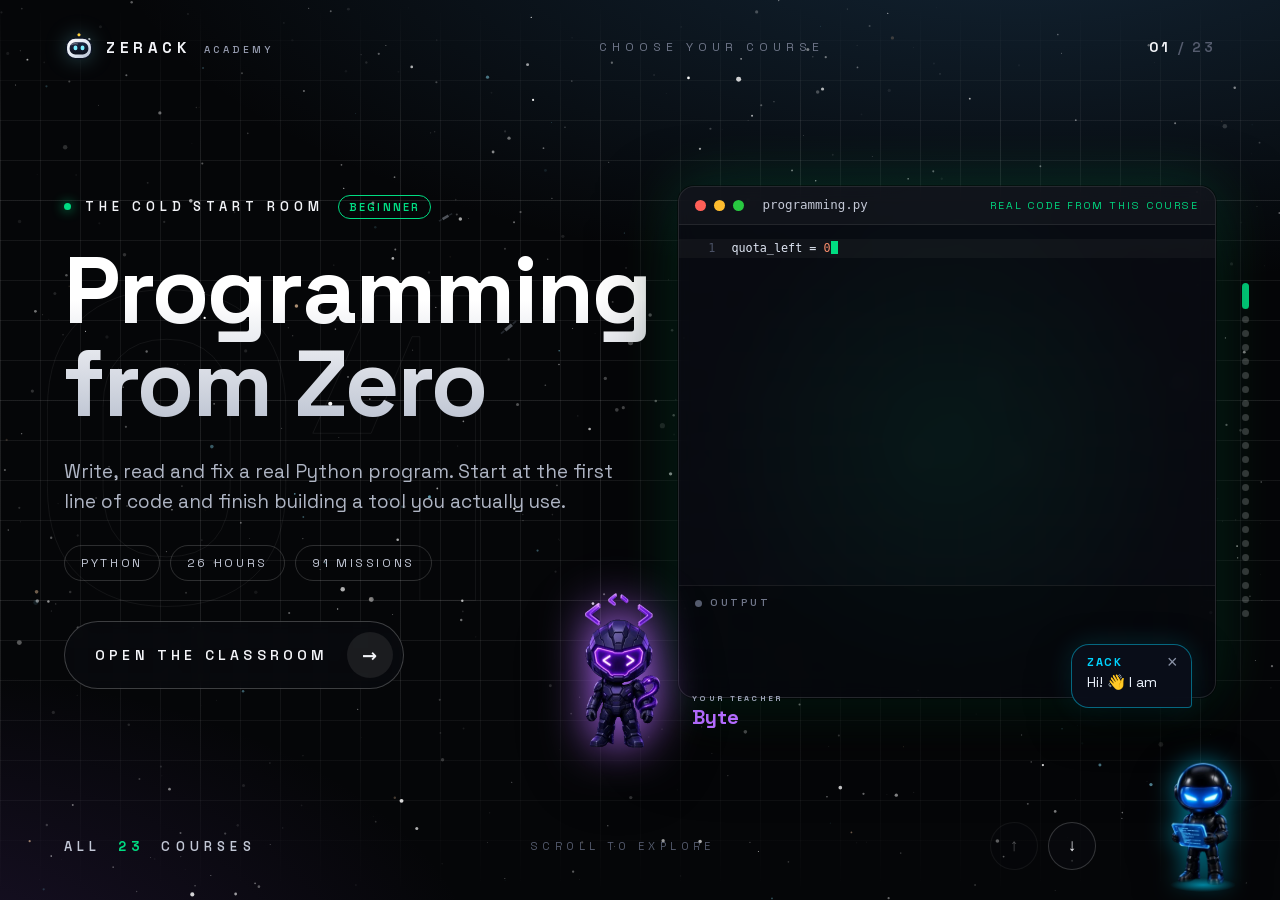
==== commit e4b1b38d: "Make the characters float and turn the courses into a game The characters are cut out of their black" ====
--- a/index.html
+++ b/index.html
@@ -142,6 +142,20 @@
 .stage.changing .code-window{animation:swap .6s ease,hover 7s ease-in-out .6s infinite}
 @keyframes swap{40%{transform:scale(.96) translateY(8px);opacity:.6}}
 
+/* The course's teacher floats in front of the figure or the code */
+.teach{position:absolute;z-index:3;left:-24%;bottom:-10%;display:flex;align-items:flex-end;gap:2px;pointer-events:none}
+.teach img{width:clamp(110px,11vw,170px);aspect-ratio:2/3;object-fit:contain;object-position:50% 100%;filter:drop-shadow(0 0 22px var(--t,#7deeff)) drop-shadow(0 18px 20px rgba(0,0,0,.6));animation:teach-float 3.6s ease-in-out infinite}
+.teach span{display:grid;gap:4px;margin-bottom:22px;font:700 9.5px/1 var(--sk-font);letter-spacing:.24em;color:var(--muted)}
+.teach b{font:700 20px/1 var(--sk-display);letter-spacing:0;color:var(--t,#7deeff)}
+.teach.pop img{animation:teach-pop .7s cubic-bezier(.3,1.5,.5,1),teach-float 3.6s ease-in-out .7s infinite}
+@keyframes teach-float{0%,100%{transform:translateY(0) rotate(-1deg)}50%{transform:translateY(-12px) rotate(1.5deg)}}
+@keyframes teach-pop{from{transform:scale(.2) rotate(-20deg);opacity:0;filter:brightness(3)}}
+@view-transition{navigation:auto}
+::view-transition-old(root){animation:vt-out .28s ease both}
+::view-transition-new(root){animation:vt-in .38s cubic-bezier(.2,.9,.3,1) both}
+@keyframes vt-out{to{opacity:0;transform:translateY(-14px) scale(.99)}}
+@keyframes vt-in{from{opacity:0;transform:translateY(18px)}}
+@media (prefers-reduced-motion:reduce){.teach img,.teach.pop img,::view-transition-old(root),::view-transition-new(root){animation:none}}
 @media (max-width:760px){.scene-center,.scene-dots,.scene-hint,.stage{display:none}.scene-body{grid-template-columns:1fr;align-content:center}.scene-foot{padding-right:84px}.scene-all{letter-spacing:.2em}}
 @media (prefers-reduced-motion:reduce){.code-window,.figure,.cw-output span,.scene-text.entering>*,.scene-text.entering-up>*{animation:none;opacity:1;transform:none}.cw-caret{animation:none}.stage::before,.scene-btn.down,.scene-eyebrow i{animation:none}.figure [class*="a-"],.orbit .rocket,.orbit .star{animation:none}.figure .a-draw{stroke-dashoffset:0}}
 </style></head><body>
@@ -163,6 +177,7 @@
       <a class="scene-cta" id="sceneCta" href="academy/course.html?c=programming">OPEN THE CLASSROOM <span aria-hidden="true">→</span></a>
     </div>
     <div class="stage" id="stage" aria-hidden="true">
+      <div class="teach" id="teach" hidden><img id="teachImg" alt=""><span><small>YOUR TEACHER</small><b id="teachName"></b></span></div>
       <div class="figure" id="figure" hidden></div>
       <div class="orbit" id="orbit" hidden aria-hidden="true">
         <svg viewBox="0 0 500 500">
--- a/academy/mascot.css
+++ b/academy/mascot.css
@@ -2,11 +2,15 @@
 .mc-root { --mc-acc: #7deeff; position: fixed; right: 18px; bottom: 14px; z-index: 100000; display: flex; flex-direction: column; align-items: flex-end; gap: 10px; pointer-events: none; font-family: var(--sk-font, "Space Grotesk", system-ui, sans-serif); }
 .mc-root > * { pointer-events: auto; }
 
-.mc-bot { position: relative; width: 76px; height: 108px; padding: 0; border: 2px solid var(--mc-acc); border-radius: 18px; overflow: hidden; background: #05070d; cursor: pointer; transform: translateY(160%); box-shadow: 0 12px 26px rgba(0,0,0,.6), 0 0 22px color-mix(in srgb, var(--mc-acc) 35%, transparent); }
-.mc-bot:focus-visible { outline: 2px solid var(--mc-acc); outline-offset: 4px; }
-.mc-art { width: 100%; height: 100%; display: block; object-fit: cover; object-position: 50% 30%; transition: transform .2s ease; }
-.mc-bot.is-arriving { animation: mc-arrive 1.15s cubic-bezier(.2,.9,.25,1.15) forwards, mc-float 3.2s ease-in-out 1.15s infinite; }
-.mc-bot:hover .mc-art { transform: scale(1.06); }
+.mc-bot { position: relative; width: 118px; height: 168px; padding: 0; border: 0; background: none; cursor: pointer; transform: translateY(160%); }
+.mc-bot:focus-visible { outline: 2px solid var(--mc-acc); outline-offset: 4px; border-radius: 20px; }
+/* The character floats: the body bobs, its glow breathes and the shadow on the floor shrinks as it rises. */
+.mc-float { position: absolute; inset: 0; display: block; animation: mc-float 3.4s ease-in-out infinite; }
+.mc-art { width: 100%; height: 100%; display: block; object-fit: contain; object-position: 50% 100%; filter: drop-shadow(0 0 12px color-mix(in srgb, var(--mc-acc) 55%, transparent)) drop-shadow(0 14px 18px rgba(0,0,0,.55)); transition: transform .25s cubic-bezier(.3,1.5,.5,1), filter .25s ease; transform-origin: 50% 90%; }
+.mc-bot::after { content: ""; position: absolute; left: 22%; right: 22%; bottom: -6px; height: 14px; border-radius: 50%; background: radial-gradient(closest-side, color-mix(in srgb, var(--mc-acc) 55%, transparent), transparent); animation: mc-shadow 3.4s ease-in-out infinite; }
+.mc-bot.is-arriving { animation: mc-arrive 1.15s cubic-bezier(.2,.9,.25,1.15) forwards; }
+.mc-bot:hover .mc-art { transform: scale(1.07) rotate(-2deg); filter: drop-shadow(0 0 20px color-mix(in srgb, var(--mc-acc) 75%, transparent)) drop-shadow(0 14px 18px rgba(0,0,0,.55)); }
+.mc-art.is-swapping { animation: mc-swap .55s cubic-bezier(.3,1.4,.5,1); }
 
 @keyframes mc-arrive {
   0% { transform: translateY(160%) rotate(-8deg); }
@@ -14,29 +18,33 @@
   80% { transform: translateY(4%) rotate(-2deg); }
   100% { transform: translateY(0) rotate(0); }
 }
-@keyframes mc-float { 0%, 100% { transform: translateY(0); } 50% { transform: translateY(-7px); } }
+@keyframes mc-float { 0%, 100% { transform: translateY(0) rotate(-1deg); } 50% { transform: translateY(-10px) rotate(1.5deg); } }
+@keyframes mc-shadow { 0%, 100% { transform: scale(1); opacity: .9; } 50% { transform: scale(.72); opacity: .5; } }
+@keyframes mc-swap { 0% { transform: scale(.2) rotate(-25deg); opacity: 0; filter: brightness(3); } 70% { transform: scale(1.08); opacity: 1; } 100% { transform: none; } }
 
-.mc-root.is-jumping .mc-art { animation: mc-jump .6s cubic-bezier(.3,1.6,.5,1); }
-@keyframes mc-jump { 0% { transform: translateY(0); } 40% { transform: translateY(-10px) rotate(-4deg); } 100% { transform: translateY(0); } }
+.mc-root.is-jumping .mc-art { animation: mc-jump .7s cubic-bezier(.3,1.6,.5,1); }
+@keyframes mc-jump { 0% { transform: translateY(0); } 35% { transform: translateY(-34px) rotate(-8deg) scale(1.06); } 65% { transform: translateY(0) scale(1.08, .92); } 100% { transform: none; } }
 
-/* Speech bubble */
-.mc-bubble { position: relative; max-width: min(290px, calc(100vw - 40px)); background: #f4f7ff; color: #0d1424; border-radius: 16px 16px 4px 16px; padding: 12px 34px 12px 14px; font-size: 14.5px; line-height: 1.45; box-shadow: 0 14px 36px rgba(0,0,0,.5); margin-right: 52px; cursor: pointer; }
+/* Speech bubble: dark glass in the speaker's colour, with their name on top */
+.mc-bubble { position: relative; max-width: min(310px, calc(100vw - 40px)); background: rgba(10,14,26,.94); color: #eaf1fb; border: 1px solid color-mix(in srgb, var(--mc-acc) 45%, transparent); border-radius: 18px 18px 4px 18px; padding: 12px 34px 13px 15px; font-size: 14.5px; line-height: 1.5; box-shadow: 0 16px 40px rgba(0,0,0,.55), 0 0 26px color-mix(in srgb, var(--mc-acc) 16%, transparent); margin-right: 70px; cursor: pointer; -webkit-backdrop-filter: blur(10px); backdrop-filter: blur(10px); }
+.mc-bubble::before { content: attr(data-name); display: block; margin-bottom: 4px; font: 700 11px/1 var(--sk-font, inherit); letter-spacing: .14em; text-transform: uppercase; color: var(--mc-acc); }
 .mc-bubble[hidden] { display: none; }
 .mc-bubble.is-in { animation: mc-pop .35s cubic-bezier(.2,.9,.3,1.3); }
 @keyframes mc-pop { from { transform: translateY(10px) scale(.85); opacity: 0; } to { transform: none; opacity: 1; } }
 .mc-bubble p { margin: 0; }
 .mc-bubble p + p { margin-top: 6px; }
-.mc-bubble code { background: #dfe6f5; border-radius: 4px; padding: 0 4px; font-size: .92em; }
-.mc-bubble-x { position: absolute; top: 6px; right: 8px; width: 22px; height: 22px; border: 0; background: none; color: #5b6479; font-size: 18px; line-height: 1; cursor: pointer; border-radius: 6px; }
-.mc-bubble-x:hover { background: #e3e8f4; color: #0d1424; }
-.mc-bubble-b { margin-top: 9px; border: 0; background: #3776ab; color: #fff; font: 600 13px/1 inherit; font-family: inherit; padding: 8px 12px; border-radius: 999px; cursor: pointer; }
-.mc-bubble-b:hover { background: #2b5f8c; }
+.mc-bubble code { background: rgba(255,255,255,.1); border-radius: 4px; padding: 0 4px; font-size: .92em; }
+.mc-bubble strong { color: #fff; }
+.mc-bubble-x { position: absolute; top: 6px; right: 8px; width: 22px; height: 22px; border: 0; background: none; color: #8b93a7; font-size: 18px; line-height: 1; cursor: pointer; border-radius: 6px; }
+.mc-bubble-x:hover { background: rgba(255,255,255,.08); color: #fff; }
+.mc-bubble-b { margin-top: 10px; border: 0; background: var(--mc-acc); color: #0b0f16; font: 700 13px/1 inherit; font-family: inherit; padding: 8px 13px; border-radius: 999px; cursor: pointer; }
+.mc-bubble-b:hover { filter: brightness(1.1); }
 
 /* Helper panel */
 .mc-panel { width: min(370px, calc(100vw - 36px)); max-height: min(540px, calc(100vh - 160px)); display: flex; flex-direction: column; background: #0f1420; color: #eaf1fb; border: 1px solid rgba(255,255,255,.13); border-radius: 16px; box-shadow: 0 24px 60px rgba(0,0,0,.6); overflow: hidden; animation: mc-pop .3s cubic-bezier(.2,.9,.3,1.2); }
 .mc-panel[hidden] { display: none; }
 .mc-head { display: flex; align-items: center; gap: 10px; padding: 10px 12px; border-bottom: 1px solid rgba(255,255,255,.09); background: rgba(255,255,255,.025); }
-.mc-face { width: 34px; height: 34px; flex: none; border-radius: 10px; background: #05070d; object-fit: cover; object-position: 50% 22%; border: 1.5px solid var(--mc-acc); }
+.mc-face { width: 38px; height: 48px; flex: none; margin: -8px 0 -6px; object-fit: contain; filter: drop-shadow(0 0 8px color-mix(in srgb, var(--mc-acc) 55%, transparent)); }
 .mc-panel { border-top: 2px solid var(--mc-acc); }
 .mc-name b { color: var(--mc-acc); }
 .mc-name { display: grid; gap: 2px; margin-right: auto; }
@@ -64,12 +72,12 @@
 
 @media (max-width: 560px) {
   .mc-root { right: 10px; bottom: 8px; }
-  .mc-bot { width: 60px; height: 86px; }
+  .mc-bot { width: 84px; height: 120px; }
   .mc-bubble { margin-right: 36px; font-size: 14px; }
 }
 
 @media (prefers-reduced-motion: reduce) {
-  .mc-bot, .mc-bot.is-arriving { animation: none; transform: none; }
+  .mc-bot, .mc-bot.is-arriving, .mc-float, .mc-bot::after, .mc-art.is-swapping { animation: none; transform: none; }
   .mc-root.is-jumping .mc-art, .mc-bubble.is-in, .mc-panel { animation: none; }
 }
 
@@ -99,8 +107,8 @@
 .mc-open:hover { background: #b5f5ff; }
 
 /* Cast cards (cast.js): another character speaks next to the helper, and the duel with Bug */
-.cast-card { --cast-acc: #7deeff; position: fixed; right: 112px; bottom: 18px; z-index: 100001; display: flex; gap: 12px; align-items: flex-start; width: min(370px, calc(100vw - 132px)); padding: 12px 34px 12px 12px; background: #0f1420; color: #eaf1fb; border: 1px solid color-mix(in srgb, var(--cast-acc) 55%, transparent); border-radius: 14px; box-shadow: 0 16px 40px rgba(0,0,0,.6), 0 0 24px color-mix(in srgb, var(--cast-acc) 20%, transparent); font-family: var(--sk-font, "Space Grotesk", system-ui, sans-serif); animation: mc-pop .3s cubic-bezier(.2,.9,.3,1.2); }
-.cast-face { width: 56px; height: 56px; flex: none; border-radius: 12px; object-fit: cover; object-position: 50% 22%; background: #05070d; border: 1px solid rgba(255,255,255,.12); }
+.cast-card { --cast-acc: #7deeff; position: fixed; right: 150px; bottom: 18px; z-index: 100001; display: flex; gap: 12px; align-items: flex-start; width: min(370px, calc(100vw - 170px)); padding: 12px 34px 12px 12px; background: rgba(10,14,26,.94); -webkit-backdrop-filter: blur(10px); backdrop-filter: blur(10px); color: #eaf1fb; border: 1px solid color-mix(in srgb, var(--cast-acc) 55%, transparent); border-radius: 14px; box-shadow: 0 16px 40px rgba(0,0,0,.6), 0 0 24px color-mix(in srgb, var(--cast-acc) 20%, transparent); font-family: var(--sk-font, "Space Grotesk", system-ui, sans-serif); animation: mc-pop .3s cubic-bezier(.2,.9,.3,1.2); }
+.cast-face { width: 64px; height: 84px; flex: none; margin: -24px 0 -8px -6px; object-fit: contain; filter: drop-shadow(0 0 12px color-mix(in srgb, var(--cast-acc) 55%, transparent)); animation: mc-float 3.4s ease-in-out infinite; }
 .cast-words b { display: block; margin-bottom: 3px; font: 700 14px/1.2 var(--sk-display, inherit); color: var(--cast-acc); }
 .cast-words p { margin: 0; font-size: 13.5px; line-height: 1.45; color: #d7deea; }
 .cast-buttons { display: flex; flex-wrap: wrap; gap: 8px; margin-top: 10px; }
@@ -113,7 +121,11 @@
 body.cast-in-duel #code { outline: 2px solid rgba(125,255,77,.6); }
 
 @media (max-width: 560px) {
-  .cast-card { right: 10px; left: 10px; width: auto; bottom: 104px; }
+  .cast-card { right: 10px; left: 10px; width: auto; bottom: 136px; }
   .cast-duel { left: 10px; right: 10px; transform: none; flex-wrap: wrap; justify-content: center; }
 }
-@media (prefers-reduced-motion: reduce) { .cast-card { animation: none; } }
+@media (prefers-reduced-motion: reduce) { .cast-card, .cast-face { animation: none; } }
+.mc-root.is-held .mc-bot { visibility: hidden; }
+.mc-bot.is-landed { transform: none; transition: opacity .3s ease, transform .5s cubic-bezier(.3,1.4,.5,1); }
+.mc-root.is-held .mc-bot.is-landed { visibility: visible; opacity: 0; transform: translateY(40px) scale(.4); pointer-events: none; }
+.mc-root.is-held .mc-bubble { display: none; }
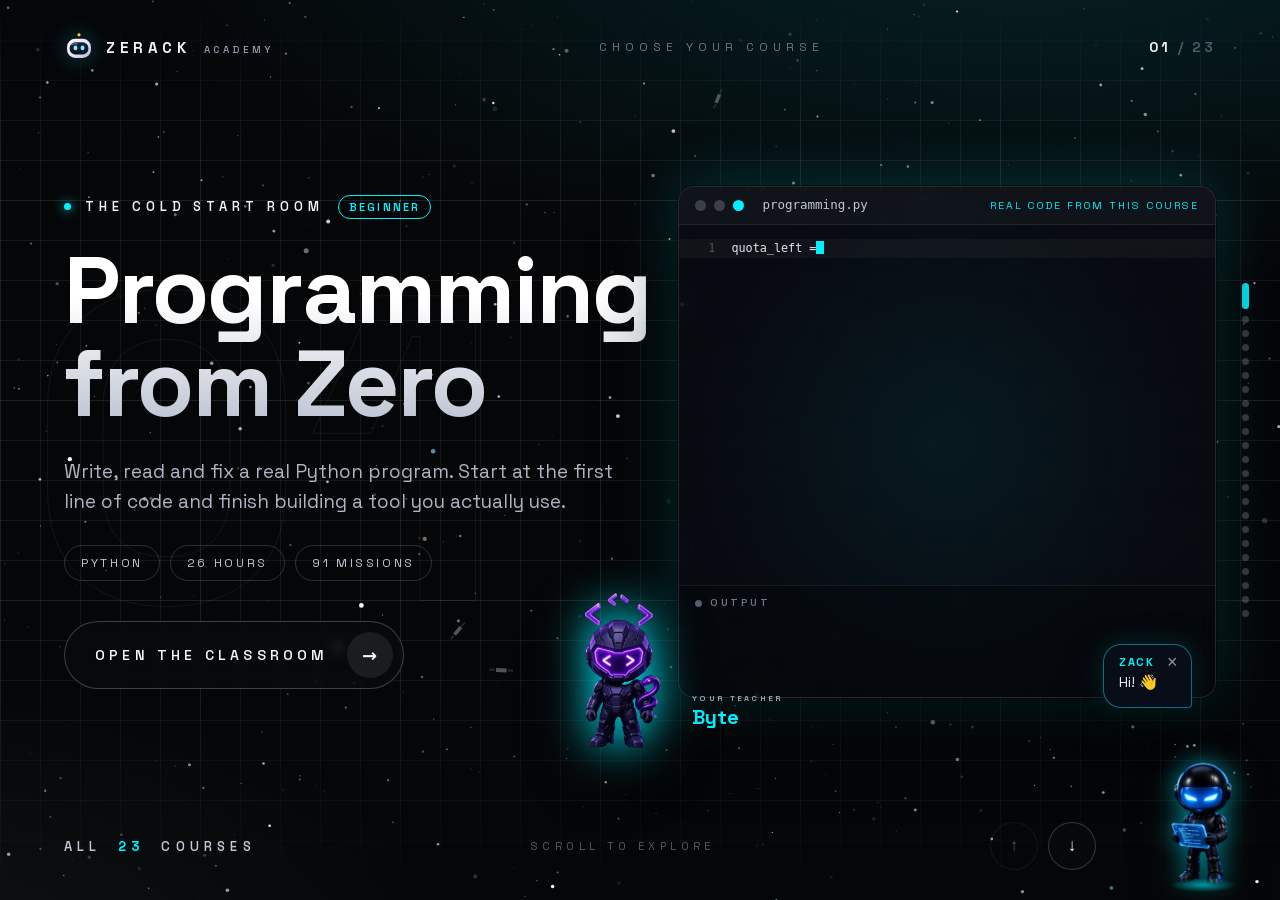
==== commit acbe9c90: "Paint the academy in black, white and neon cyan, and ship Python's standard library Every accent, bu" ====
--- a/index.html
+++ b/index.html
@@ -4,23 +4,23 @@
 <link rel="stylesheet" href="academy/mascot.css">
 <style>
 @font-face{font-family:"SpaceGrotesk";src:url(academy/fonts/SpaceGrotesk.woff2) format("woff2");font-weight:300 800;font-display:swap}
-:root{--bg:#050608;--ink:#f3f4f8;--muted:#9aa0b4;--gold:#ffd43b;--sk-font:"SpaceGrotesk",system-ui,sans-serif;--sk-display:"SpaceGrotesk",system-ui,sans-serif;color-scheme:dark}
+:root{--bg:#050608;--ink:#f3f4f8;--muted:#9aa0b4;--gold:#00f0ff;--sk-font:"SpaceGrotesk",system-ui,sans-serif;--sk-display:"SpaceGrotesk",system-ui,sans-serif;color-scheme:dark}
 *{box-sizing:border-box}
 html,body{margin:0;height:100%;overflow:hidden}
 body{background:var(--bg);color:var(--ink);font-family:var(--sk-font)}
 @keyframes enter{to{opacity:1;transform:none}}
 
 /* Background: gradient glow, faint grid and the animated star canvas */
-.sky{position:fixed;inset:0;z-index:0;pointer-events:none;overflow:hidden;background:radial-gradient(120% 70% at 80% -10%,rgba(55,118,171,.28),transparent 60%),radial-gradient(80% 60% at -10% 110%,rgba(106,63,168,.22),transparent 60%),var(--bg)}
+.sky{position:fixed;inset:0;z-index:0;pointer-events:none;overflow:hidden;background:radial-gradient(120% 70% at 80% -10%,rgba(0,240,255,.12),transparent 60%),radial-gradient(80% 60% at -10% 110%,rgba(255,255,255,.05),transparent 60%),var(--bg)}
 .sky::before{content:"";position:absolute;inset:0;background-image:linear-gradient(rgba(245,245,245,.07) 1px,transparent 1px),linear-gradient(90deg,rgba(245,245,245,.07) 1px,transparent 1px),linear-gradient(rgba(245,245,245,.04) 1px,transparent 1px),linear-gradient(90deg,rgba(245,245,245,.04) 1px,transparent 1px);background-size:40px 40px,40px 40px,200px 200px,200px 200px;-webkit-mask-image:linear-gradient(transparent 0,#000 16%,#000 74%,transparent 100%);mask-image:linear-gradient(transparent 0,#000 16%,#000 74%,transparent 100%)}
 .sky canvas{position:absolute;inset:0;width:100%;height:100%;display:block}
 
 .brand{font:700 15px/1 var(--sk-display);letter-spacing:.3em;display:flex;align-items:center;gap:12px}
-.brand img{width:30px;height:30px;flex:none;filter:drop-shadow(0 0 10px rgba(125,238,255,.25))}
+.brand img{width:30px;height:30px;flex:none;filter:drop-shadow(0 0 10px rgba(0,240,255,.25))}
 .brand small{font:500 10px/1 var(--sk-font);letter-spacing:.34em;color:var(--muted);margin-left:14px}
 
 /* The scene: one course per screen, scroll to move between them */
-.scene{--c:#7deeff;position:fixed;inset:0;z-index:1;display:flex;flex-direction:column;padding:0 clamp(16px,5vw,64px);overflow:hidden}
+.scene{--c:#00f0ff;position:fixed;inset:0;z-index:1;display:flex;flex-direction:column;padding:0 clamp(16px,5vw,64px);overflow:hidden}
 .scene-top{display:flex;align-items:center;justify-content:space-between;gap:16px;padding:clamp(16px,4vh,32px) 0 0}
 .scene-center{font-size:12px;letter-spacing:.42em;color:#6f7689}
 .scene-count{font:600 14px/1 var(--sk-font);letter-spacing:.2em;color:#555c6e}
@@ -65,7 +65,7 @@
 @keyframes rise{from{opacity:0;transform:translateY(24px)}}
 @keyframes hover{0%,100%{transform:translateY(0) rotate(-.4deg)}50%{transform:translateY(-10px) rotate(.4deg)}}
 .cw-bar{display:flex;align-items:center;gap:8px;padding:12px 16px;border-bottom:1px solid rgba(255,255,255,.08);background:rgba(255,255,255,.03)}
-.cw-bar i{width:11px;height:11px;border-radius:50%;background:#ff5f57}.cw-bar i:nth-child(2){background:#febc2e}.cw-bar i:nth-child(3){background:#28c840}
+.cw-bar i{width:11px;height:11px;border-radius:50%;background:#3a3f4b}.cw-bar i:nth-child(2){background:#3a3f4b}.cw-bar i:nth-child(3){background:#00f0ff}
 .cw-bar span{margin-left:10px;font:500 12.5px/1 ui-monospace,Menlo,monospace;color:#c3c8d6}
 .cw-bar em{margin-left:auto;font-style:normal;font-size:10.5px;letter-spacing:.18em;text-transform:uppercase;color:var(--c)}
 .cw-code{margin:0;padding:14px 0;height:min(44vh,360px);overflow:hidden;font:clamp(10.5px,.92vw,13px)/1.62 ui-monospace,"SF Mono",Menlo,monospace;color:#dfe6f3;counter-reset:ln}
@@ -74,12 +74,12 @@
 .cw-line.active{background:rgba(255,255,255,.035)}
 .cw-caret{display:inline-block;width:.6em;height:1.1em;vertical-align:-.18em;background:var(--c);animation:blink 1s steps(1) infinite}
 @keyframes blink{50%{opacity:0}}
-.tk-kw{color:#c792ea}.tk-str{color:#c3e88d}.tk-num{color:#f78c6c}.tk-com{color:#5f6b86;font-style:italic}.tk-fn{color:#82aaff}.tk-bi{color:#ffcb6b}
+.tk-kw{color:#00f0ff}.tk-str{color:#b8fbff}.tk-num{color:#ffffff}.tk-com{color:#5f6b86;font-style:italic}.tk-fn{color:#7af7ff}.tk-bi{color:#e6fdff}
 .cw-console{border-top:1px solid rgba(255,255,255,.08);padding:12px 16px 14px;background:rgba(0,0,0,.28);min-height:112px}
 .cw-console b{display:flex;align-items:center;gap:8px;font:600 10.5px/1 var(--sk-font);letter-spacing:.24em;color:#6f7689;margin-bottom:8px}
 .cw-console b::before{content:"";width:7px;height:7px;border-radius:50%;background:#555c6e;transition:background .3s,box-shadow .3s}
-.cw-console.ran b::before{background:#28c840;box-shadow:0 0 10px #28c840}
-.cw-output{margin:0;font:12.5px/1.6 ui-monospace,Menlo,monospace;color:#9ff0c4;white-space:pre;overflow:hidden}
+.cw-console.ran b::before{background:#00f0ff;box-shadow:0 0 10px #00f0ff}
+.cw-output{margin:0;font:12.5px/1.6 ui-monospace,Menlo,monospace;color:#7af7ff;white-space:pre;overflow:hidden}
 .cw-output span{display:block;opacity:0;transform:translateX(-6px);animation:enter .35s forwards}
 
 /* Course figures: animated line art from academy/art/<course>.svg, colored by classes */
@@ -90,17 +90,17 @@
 .figure .s-line{stroke:#dfe6f3;fill:none}
 .figure .s-dim{stroke:rgba(223,230,243,.35);fill:none}
 .figure .s-acc{stroke:var(--c);fill:none}
-.figure .s-gold{stroke:#ffd43b;fill:none}
+.figure .s-gold{stroke:#00f0ff;fill:none}
 .figure .f-acc{fill:var(--c)}
 .figure .f-soft{fill:color-mix(in srgb,var(--c) 22%,transparent)}
 .figure .f-panel{fill:#0f1420}
 .figure .f-ink{fill:#dfe6f3}
 .figure .f-dim{fill:rgba(223,230,243,.35)}
-.figure .f-gold{fill:#ffd43b}
-.figure .f-blue{fill:#3776ab}
+.figure .f-gold{fill:#00f0ff}
+.figure .f-blue{fill:#0a5a66}
 .figure .f-red{fill:#ff5a6e}
 .figure .t-label{fill:#9aa0b4;font:600 13px ui-monospace,Menlo,monospace}
-.figure .s-claude{stroke:#d97757;fill:none}
+.figure .s-claude{stroke:#ffffff;fill:none}
 .figure .f-gemini{fill:#6f94ff}
 .figure [class*="a-"]{transform-box:fill-box;transform-origin:center}
 .figure .a-spin{animation:f-spin 12s linear infinite}
@@ -144,9 +144,9 @@
 
 /* The course's teacher floats in front of the figure or the code */
 .teach{position:absolute;z-index:3;left:-24%;bottom:-10%;display:flex;align-items:flex-end;gap:2px;pointer-events:none}
-.teach img{width:clamp(110px,11vw,170px);aspect-ratio:2/3;object-fit:contain;object-position:50% 100%;filter:drop-shadow(0 0 22px var(--t,#7deeff)) drop-shadow(0 18px 20px rgba(0,0,0,.6));animation:teach-float 3.6s ease-in-out infinite}
+.teach img{width:clamp(110px,11vw,170px);aspect-ratio:2/3;object-fit:contain;object-position:50% 100%;filter:drop-shadow(0 0 22px var(--t,#00f0ff)) drop-shadow(0 18px 20px rgba(0,0,0,.6));animation:teach-float 3.6s ease-in-out infinite}
 .teach span{display:grid;gap:4px;margin-bottom:22px;font:700 9.5px/1 var(--sk-font);letter-spacing:.24em;color:var(--muted)}
-.teach b{font:700 20px/1 var(--sk-display);letter-spacing:0;color:var(--t,#7deeff)}
+.teach b{font:700 20px/1 var(--sk-display);letter-spacing:0;color:var(--t,#00f0ff)}
 .teach.pop img{animation:teach-pop .7s cubic-bezier(.3,1.5,.5,1),teach-float 3.6s ease-in-out .7s infinite}
 @keyframes teach-float{0%,100%{transform:translateY(0) rotate(-1deg)}50%{transform:translateY(-12px) rotate(1.5deg)}}
 @keyframes teach-pop{from{transform:scale(.2) rotate(-20deg);opacity:0;filter:brightness(3)}}
@@ -187,8 +187,8 @@
             <path d="M0 -13 C5 -8 5 3 4 9 L-4 9 C-5 3 -5 -8 0 -13 Z" fill="#eef2fa"/>
             <path d="M0 -13 C3 -10 4 -8 4.3 -6 L-4.3 -6 C-4 -8 -3 -10 0 -13 Z" fill="var(--c)"/>
             <path d="M-4 3 L-8 11 L-3.5 9 Z M4 3 L8 11 L3.5 9 Z" fill="var(--c)"/>
-            <circle cx="0" cy="-1" r="2.2" fill="#3776ab"/>
-            <path d="M-3 9 Q0 19 3 9 Z" fill="#ffb347"/>
+            <circle cx="0" cy="-1" r="2.2" fill="#00f0ff"/>
+            <path d="M-3 9 Q0 19 3 9 Z" fill="#7af7ff"/>
           </g>
         </svg>
       </div>
--- a/academy/mascot.css
+++ b/academy/mascot.css
@@ -1,5 +1,5 @@
 /* The helper in the bottom right corner: the portrait of the course's character and its chat panel. */
-.mc-root { --mc-acc: #7deeff; position: fixed; right: 18px; bottom: 14px; z-index: 100000; display: flex; flex-direction: column; align-items: flex-end; gap: 10px; pointer-events: none; font-family: var(--sk-font, "Space Grotesk", system-ui, sans-serif); }
+.mc-root { --mc-acc: #00f0ff; position: fixed; right: 18px; bottom: 14px; z-index: 100000; display: flex; flex-direction: column; align-items: flex-end; gap: 10px; pointer-events: none; font-family: var(--sk-font, "Space Grotesk", system-ui, sans-serif); }
 .mc-root > * { pointer-events: auto; }
 
 .mc-bot { position: relative; width: 118px; height: 168px; padding: 0; border: 0; background: none; cursor: pointer; transform: translateY(160%); }
@@ -56,19 +56,19 @@
 .mc-msg { max-width: 92%; padding: 10px 12px; border-radius: 14px; font-size: 14px; line-height: 1.5; }
 .mc-msg p { margin: 0; }
 .mc-msg p + p, .mc-msg pre { margin-top: 8px; }
-.mc-msg code { background: rgba(125,238,255,.1); color: #bff5ff; border-radius: 4px; padding: 0 4px; font-size: .92em; }
+.mc-msg code { background: rgba(0,240,255,.1); color: #b8fbff; border-radius: 4px; padding: 0 4px; font-size: .92em; }
 .mc-msg pre { background: #070a12; border: 1px solid rgba(255,255,255,.08); border-radius: 8px; padding: 8px 10px; overflow-x: auto; }
 .mc-msg pre code { background: none; padding: 0; color: #d8e6ff; }
-.mc-from-mascot { align-self: flex-start; background: #182036; border-bottom-left-radius: 4px; }
-.mc-from-me { align-self: flex-end; background: #3776ab; color: #fff; border-bottom-right-radius: 4px; }
+.mc-from-mascot { align-self: flex-start; background: #121722; border-bottom-left-radius: 4px; }
+.mc-from-me { align-self: flex-end; background: #063a44; color: #fff; border-bottom-right-radius: 4px; }
 .mc-chips { display: flex; flex-wrap: wrap; gap: 6px; padding: 8px 12px 0; }
-.mc-chip { border: 1px solid rgba(125,238,255,.3); background: rgba(125,238,255,.06); color: #bff5ff; font: 500 12.5px/1 inherit; font-family: inherit; padding: 7px 10px; border-radius: 999px; cursor: pointer; }
-.mc-chip:hover { background: rgba(125,238,255,.14); }
+.mc-chip { border: 1px solid rgba(0,240,255,.3); background: rgba(0,240,255,.06); color: #b8fbff; font: 500 12.5px/1 inherit; font-family: inherit; padding: 7px 10px; border-radius: 999px; cursor: pointer; }
+.mc-chip:hover { background: rgba(0,240,255,.14); }
 .mc-form { display: flex; gap: 8px; padding: 10px 12px 12px; }
 .mc-input { flex: 1; min-width: 0; background: #070a12; color: #eaf1fb; border: 1px solid rgba(255,255,255,.14); border-radius: 10px; padding: 9px 11px; font: 14px/1.2 inherit; font-family: inherit; }
-.mc-input:focus { outline: none; border-color: #7deeff; }
-.mc-send { border: 0; background: #ffd43b; color: #0d1424; font: 700 13.5px/1 inherit; font-family: inherit; padding: 0 14px; border-radius: 10px; cursor: pointer; }
-.mc-send:hover { background: #ffe27a; }
+.mc-input:focus { outline: none; border-color: #00f0ff; }
+.mc-send { border: 0; background: #00f0ff; color: #0d1424; font: 700 13.5px/1 inherit; font-family: inherit; padding: 0 14px; border-radius: 10px; cursor: pointer; }
+.mc-send:hover { background: #7af7ff; }
 
 @media (max-width: 560px) {
   .mc-root { right: 10px; bottom: 8px; }
@@ -82,32 +82,32 @@
 }
 
 /* "Connect AI": the button inside a chat answer and the key screen */
-.mc-connect { display: inline-flex; align-items: center; gap: 8px; margin-top: 10px; border: 0; background: #ffd43b; color: #0d1424; font: 700 13px/1 inherit; font-family: inherit; padding: 9px 14px; border-radius: 999px; cursor: pointer; }
+.mc-connect { display: inline-flex; align-items: center; gap: 8px; margin-top: 10px; border: 0; background: #00f0ff; color: #0d1424; font: 700 13px/1 inherit; font-family: inherit; padding: 9px 14px; border-radius: 999px; cursor: pointer; }
 .mc-connect::before { content: "✦"; }
-.mc-connect:hover { background: #ffe27a; }
-.mc-gear.is-on { background: rgba(125,238,255,.12); color: #7deeff; }
+.mc-connect:hover { background: #7af7ff; }
+.mc-gear.is-on { background: rgba(0,240,255,.12); color: #00f0ff; }
 .mc-settings { flex: 1; overflow-y: auto; padding: 14px 14px 16px; display: flex; flex-direction: column; gap: 10px; font-size: 14px; line-height: 1.5; }
 .mc-settings[hidden] { display: none; }
 .mc-settings h3 { margin: 0; font: 700 17px/1.2 var(--sk-display, inherit); }
 .mc-settings p { margin: 0; }
-.mc-state { color: #bff5ff; background: rgba(125,238,255,.07); border: 1px solid rgba(125,238,255,.2); border-radius: 10px; padding: 9px 11px; }
+.mc-state { color: #b8fbff; background: rgba(0,240,255,.07); border: 1px solid rgba(0,240,255,.2); border-radius: 10px; padding: 9px 11px; }
 .mc-help { color: #c3c8d6; }
 .mc-help p + p { margin-top: 8px; }
-.mc-link { color: #7deeff; font-weight: 600; text-decoration: none; }
+.mc-link { color: #00f0ff; font-weight: 600; text-decoration: none; }
 .mc-link:hover { text-decoration: underline; }
 .mc-key-form { padding: 0; }
-.mc-note { min-height: 1.4em; font-size: 13px; color: #9ff0c4; }
+.mc-note { min-height: 1.4em; font-size: 13px; color: #7af7ff; }
 .mc-note.is-error { color: #ff8fa3; }
 .mc-settings-row { display: flex; flex-wrap: wrap; gap: 8px; margin-top: 2px; }
 .mc-danger { border-color: rgba(255,90,110,.4); background: rgba(255,90,110,.08); color: #ffb3bf; }
 .mc-danger:hover { background: rgba(255,90,110,.16); }
 .mc-body[hidden], .mc-chips[hidden], .mc-form[hidden] { display: none; }
-.mc-open { background: #7deeff; text-decoration: none; }
+.mc-open { background: #00f0ff; text-decoration: none; }
 .mc-open::before { content: none; }
-.mc-open:hover { background: #b5f5ff; }
+.mc-open:hover { background: #7af7ff; }
 
 /* Cast cards (cast.js): another character speaks next to the helper, and the duel with Bug */
-.cast-card { --cast-acc: #7deeff; position: fixed; right: 150px; bottom: 18px; z-index: 100001; display: flex; gap: 12px; align-items: flex-start; width: min(370px, calc(100vw - 170px)); padding: 12px 34px 12px 12px; background: rgba(10,14,26,.94); -webkit-backdrop-filter: blur(10px); backdrop-filter: blur(10px); color: #eaf1fb; border: 1px solid color-mix(in srgb, var(--cast-acc) 55%, transparent); border-radius: 14px; box-shadow: 0 16px 40px rgba(0,0,0,.6), 0 0 24px color-mix(in srgb, var(--cast-acc) 20%, transparent); font-family: var(--sk-font, "Space Grotesk", system-ui, sans-serif); animation: mc-pop .3s cubic-bezier(.2,.9,.3,1.2); }
+.cast-card { --cast-acc: #00f0ff; position: fixed; right: 150px; bottom: 18px; z-index: 100001; display: flex; gap: 12px; align-items: flex-start; width: min(370px, calc(100vw - 170px)); padding: 12px 34px 12px 12px; background: rgba(10,14,26,.94); -webkit-backdrop-filter: blur(10px); backdrop-filter: blur(10px); color: #eaf1fb; border: 1px solid color-mix(in srgb, var(--cast-acc) 55%, transparent); border-radius: 14px; box-shadow: 0 16px 40px rgba(0,0,0,.6), 0 0 24px color-mix(in srgb, var(--cast-acc) 20%, transparent); font-family: var(--sk-font, "Space Grotesk", system-ui, sans-serif); animation: mc-pop .3s cubic-bezier(.2,.9,.3,1.2); }
 .cast-face { width: 64px; height: 84px; flex: none; margin: -24px 0 -8px -6px; object-fit: contain; filter: drop-shadow(0 0 12px color-mix(in srgb, var(--cast-acc) 55%, transparent)); animation: mc-float 3.4s ease-in-out infinite; }
 .cast-words b { display: block; margin-bottom: 3px; font: 700 14px/1.2 var(--sk-display, inherit); color: var(--cast-acc); }
 .cast-words p { margin: 0; font-size: 13.5px; line-height: 1.45; color: #d7deea; }
@@ -116,9 +116,9 @@
 .cast-btn.is-main { background: var(--cast-acc); border-color: transparent; color: #0b0f16; }
 .cast-btn:hover { filter: brightness(1.1); }
 .cast-x { position: absolute; top: 6px; right: 8px; border: 0; background: none; color: #8b93a7; font-size: 18px; line-height: 1; cursor: pointer; }
-.cast-duel { position: fixed; left: 50%; top: 72px; transform: translateX(-50%); z-index: 100002; display: flex; align-items: center; gap: 14px; max-width: calc(100vw - 32px); padding: 10px 14px; background: #0f1a0c; color: #dfffd2; border: 1px solid #7dff4d; border-radius: 12px; box-shadow: 0 10px 30px rgba(0,0,0,.55), 0 0 20px rgba(125,255,77,.25); font-size: 13.5px; font-family: var(--sk-font, "Space Grotesk", system-ui, sans-serif); }
-.cast-duel b { min-width: 46px; text-align: center; font: 700 18px/1 var(--sk-mono, ui-monospace, monospace); color: #7dff4d; }
-body.cast-in-duel #code { outline: 2px solid rgba(125,255,77,.6); }
+.cast-duel { position: fixed; left: 50%; top: 72px; transform: translateX(-50%); z-index: 100002; display: flex; align-items: center; gap: 14px; max-width: calc(100vw - 32px); padding: 10px 14px; background: #031418; color: #e6fdff; border: 1px solid #00f0ff; border-radius: 12px; box-shadow: 0 10px 30px rgba(0,0,0,.55), 0 0 20px rgba(0,240,255,.25); font-size: 13.5px; font-family: var(--sk-font, "Space Grotesk", system-ui, sans-serif); }
+.cast-duel b { min-width: 46px; text-align: center; font: 700 18px/1 var(--sk-mono, ui-monospace, monospace); color: #00f0ff; }
+body.cast-in-duel #code { outline: 2px solid rgba(0,240,255,.6); }
 
 @media (max-width: 560px) {
   .cast-card { right: 10px; left: 10px; width: auto; bottom: 136px; }
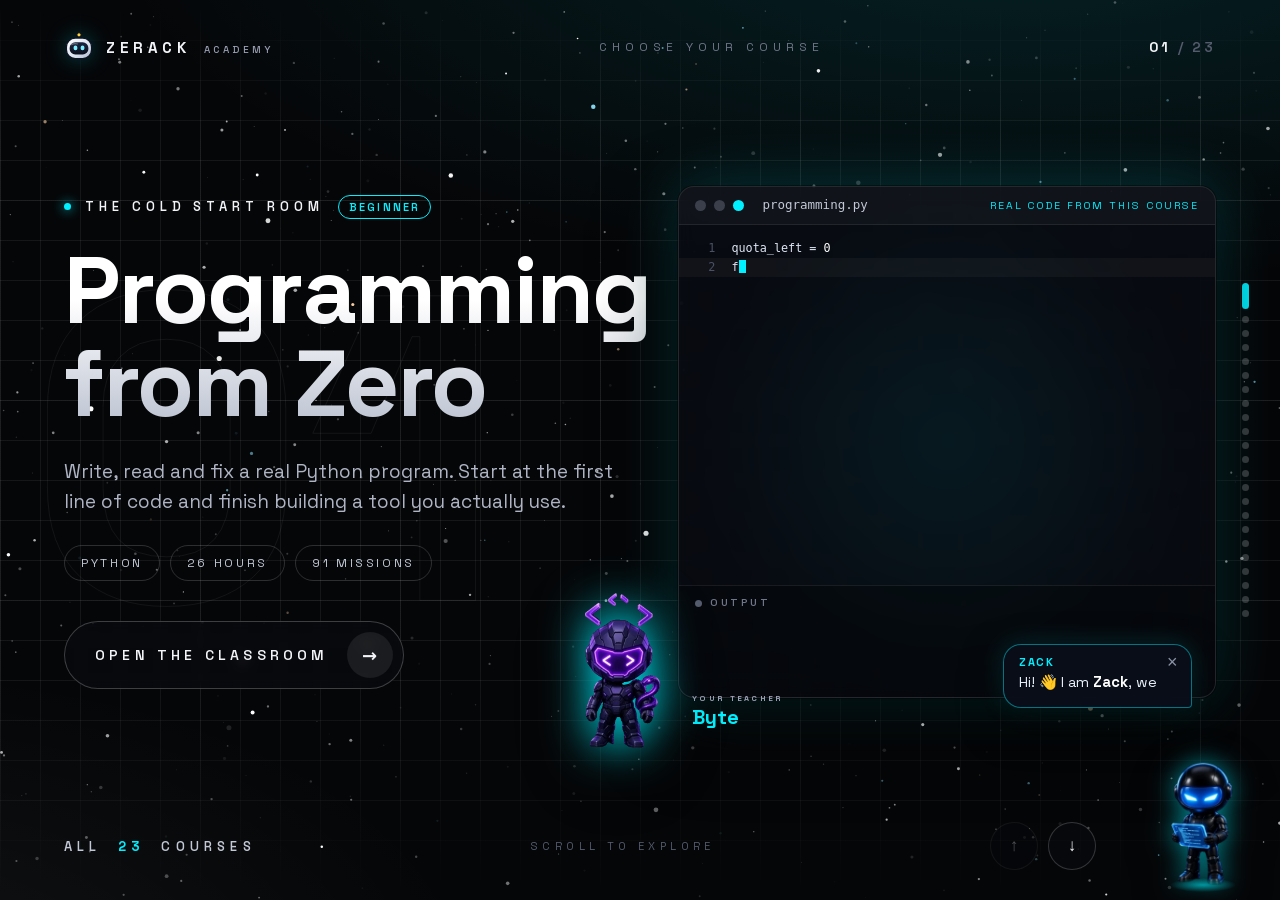
==== commit 2a26dc66: "Make missions feel like a game: entrances, victory screen, sound and avatars Every teacher arrives i" ====
--- a/index.html
+++ b/index.html
@@ -211,6 +211,7 @@
 </main>
 
 <script src="academy/common.js"></script>
+<script src="academy/arcade.js"></script>
 <script src="academy/cast.js"></script>
 <script src="academy/mascot.js"></script>
 <script src="academy/home.js"></script>
--- a/academy/mascot.css
+++ b/academy/mascot.css
@@ -129,3 +129,28 @@
 .mc-bot.is-landed { transform: none; transition: opacity .3s ease, transform .5s cubic-bezier(.3,1.4,.5,1); }
 .mc-root.is-held .mc-bot.is-landed { visibility: visible; opacity: 0; transform: translateY(40px) scale(.4); pointer-events: none; }
 .mc-root.is-held .mc-bubble { display: none; }
+
+/* While the code runs the character leans in and its glow pulses. */
+.mc-root.is-watching .mc-art { animation: mc-watch .55s ease-in-out infinite alternate; }
+@keyframes mc-watch { from { transform: rotate(-4deg) translateY(0); filter: drop-shadow(0 0 8px var(--mc-acc)); } to { transform: rotate(3deg) translateY(-4px); filter: drop-shadow(0 0 20px var(--mc-acc)); } }
+@media (prefers-reduced-motion: reduce) { .mc-root.is-watching .mc-art { animation: none; } }
+
+/* Your avatar: a small, half-hidden button in the bottom-left corner that
+   opens the picker (arcade.js). */
+.me { position: fixed; left: 14px; bottom: 14px; z-index: 9000; font-family: "Space Grotesk", ui-sans-serif, system-ui, sans-serif; }
+.me-btn { display: grid; place-items: center; width: 44px; height: 44px; padding: 0; border-radius: 50%; border: 1px solid rgba(0,240,255,.35); background: rgba(5,6,8,.85); cursor: pointer; opacity: .35; transform: scale(.86); transition: opacity .2s, transform .2s, box-shadow .2s; overflow: hidden; }
+.me-btn:hover, .me-btn:focus-visible, .me.is-open .me-btn { opacity: 1; transform: none; box-shadow: 0 0 18px rgba(0,240,255,.45); }
+.me.is-set .me-btn { opacity: .7; }
+.me-face { width: 100%; height: 100%; object-fit: cover; object-position: 50% 18%; }
+.me:not(.is-set) .me-face { filter: grayscale(1) brightness(.6); }
+.me.is-picked .me-btn { animation: me-pop .6s cubic-bezier(.3,1.6,.5,1); }
+@keyframes me-pop { 40% { transform: scale(1.3); box-shadow: 0 0 30px #00f0ff; } }
+.me-panel { position: absolute; left: 0; bottom: 56px; width: min(340px, calc(100vw - 28px)); padding: 14px; border-radius: 16px; border: 1px solid rgba(0,240,255,.4); background: rgba(8,10,16,.96); box-shadow: 0 24px 60px rgba(0,0,0,.6), 0 0 30px rgba(0,240,255,.12); -webkit-backdrop-filter: blur(12px); backdrop-filter: blur(12px); animation: mc-pop .3s cubic-bezier(.2,.9,.3,1.2); }
+.me-panel[hidden] { display: none; }
+.me-title { display: block; margin-bottom: 10px; color: #00f0ff; font: 700 11px/1 "Space Grotesk", sans-serif; letter-spacing: .22em; text-transform: uppercase; }
+.me-grid { display: grid; grid-template-columns: repeat(5, 1fr); gap: 8px; }
+.me-pick { aspect-ratio: 1; padding: 0; border-radius: 12px; border: 1px solid rgba(255,255,255,.12); background: #0b0d14; cursor: pointer; overflow: hidden; transition: transform .15s, border-color .15s, box-shadow .15s; }
+.me-pick img { width: 100%; height: 100%; object-fit: cover; object-position: 50% 18%; display: block; }
+.me-pick:hover { transform: translateY(-2px) scale(1.06); border-color: rgba(0,240,255,.6); }
+.me-pick.is-on { border-color: #00f0ff; box-shadow: 0 0 16px rgba(0,240,255,.55); }
+@media (prefers-reduced-motion: reduce) { .me-btn, .me-pick { transition: none; } .me.is-picked .me-btn, .me-panel { animation: none; } }
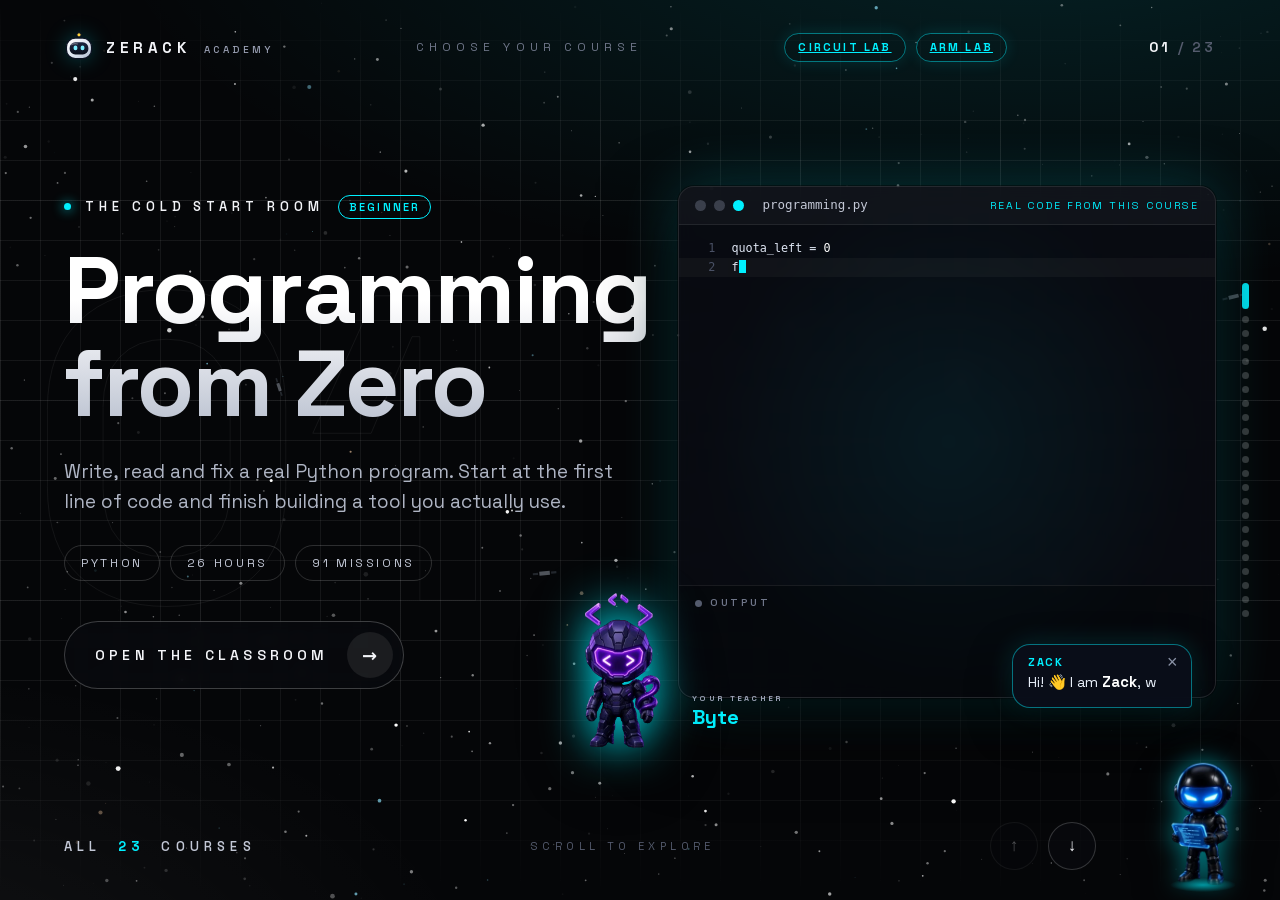
==== commit b4ee9b47: "Add the Circuit Lab and the Arm Lab, and give the teachers English names Circuit Lab (academy/circui" ====
--- a/index.html
+++ b/index.html
@@ -25,6 +25,7 @@
 .scene-center{font-size:12px;letter-spacing:.42em;color:#6f7689}
 .scene-count{font:600 14px/1 var(--sk-font);letter-spacing:.2em;color:#555c6e}
 .scene-count b{color:var(--ink)}
+.scene-labs{display:flex;gap:10px}.scene-labs a{padding:8px 13px;border-radius:999px;border:1px solid rgba(0,240,255,.45);color:#00f0ff;font:700 11px/1 var(--sk-font);letter-spacing:.2em;box-shadow:0 0 16px rgba(0,240,255,.12)}.scene-labs a:hover{background:rgba(0,240,255,.1)}
 .scene-ghost{position:absolute;left:clamp(0px,2vw,30px);top:50%;transform:translateY(-50%);font:700 min(34vw,70vh)/1 var(--sk-display);color:transparent;-webkit-text-stroke:1px rgba(255,255,255,.06);pointer-events:none;user-select:none}
 .scene-body{flex:1;min-height:0;display:grid;grid-template-columns:1.2fr .8fr;align-items:center;gap:24px;padding:2vh 0}
 .scene-text{max-width:680px}
@@ -165,6 +166,7 @@
   <div class="scene-top">
     <span class="brand"><img src="icons/logo.svg" alt="" width="30" height="30"><span>ZERACK<small>ACADEMY</small></span></span>
     <span class="scene-center">CHOOSE YOUR COURSE</span>
+    <span class="scene-labs"><a href="academy/circuit.html">CIRCUIT LAB</a><a href="academy/arm.html">ARM LAB</a></span>
     <span class="scene-count"><b id="sceneIndex">01</b> / <span id="sceneTotal">22</span></span>
   </div>
   <div class="scene-ghost" id="sceneGhost" aria-hidden="true">01</div>
